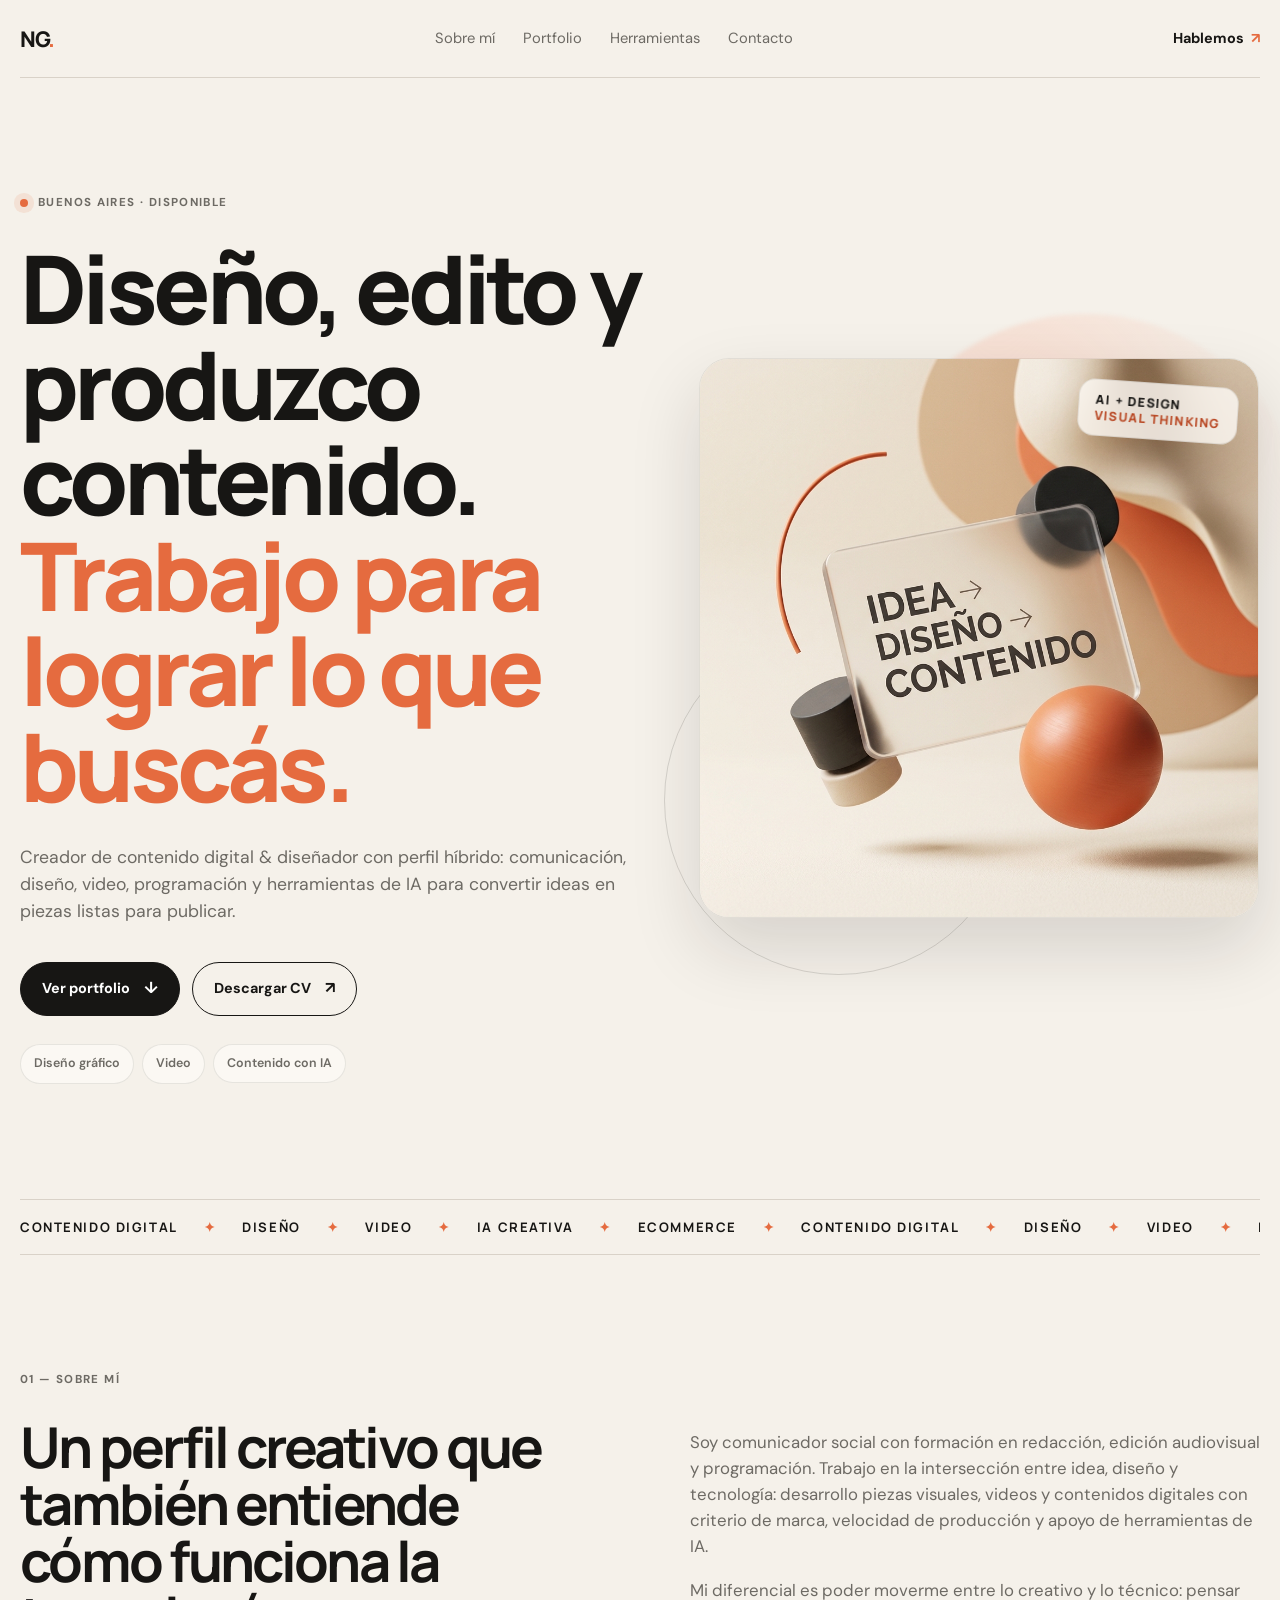
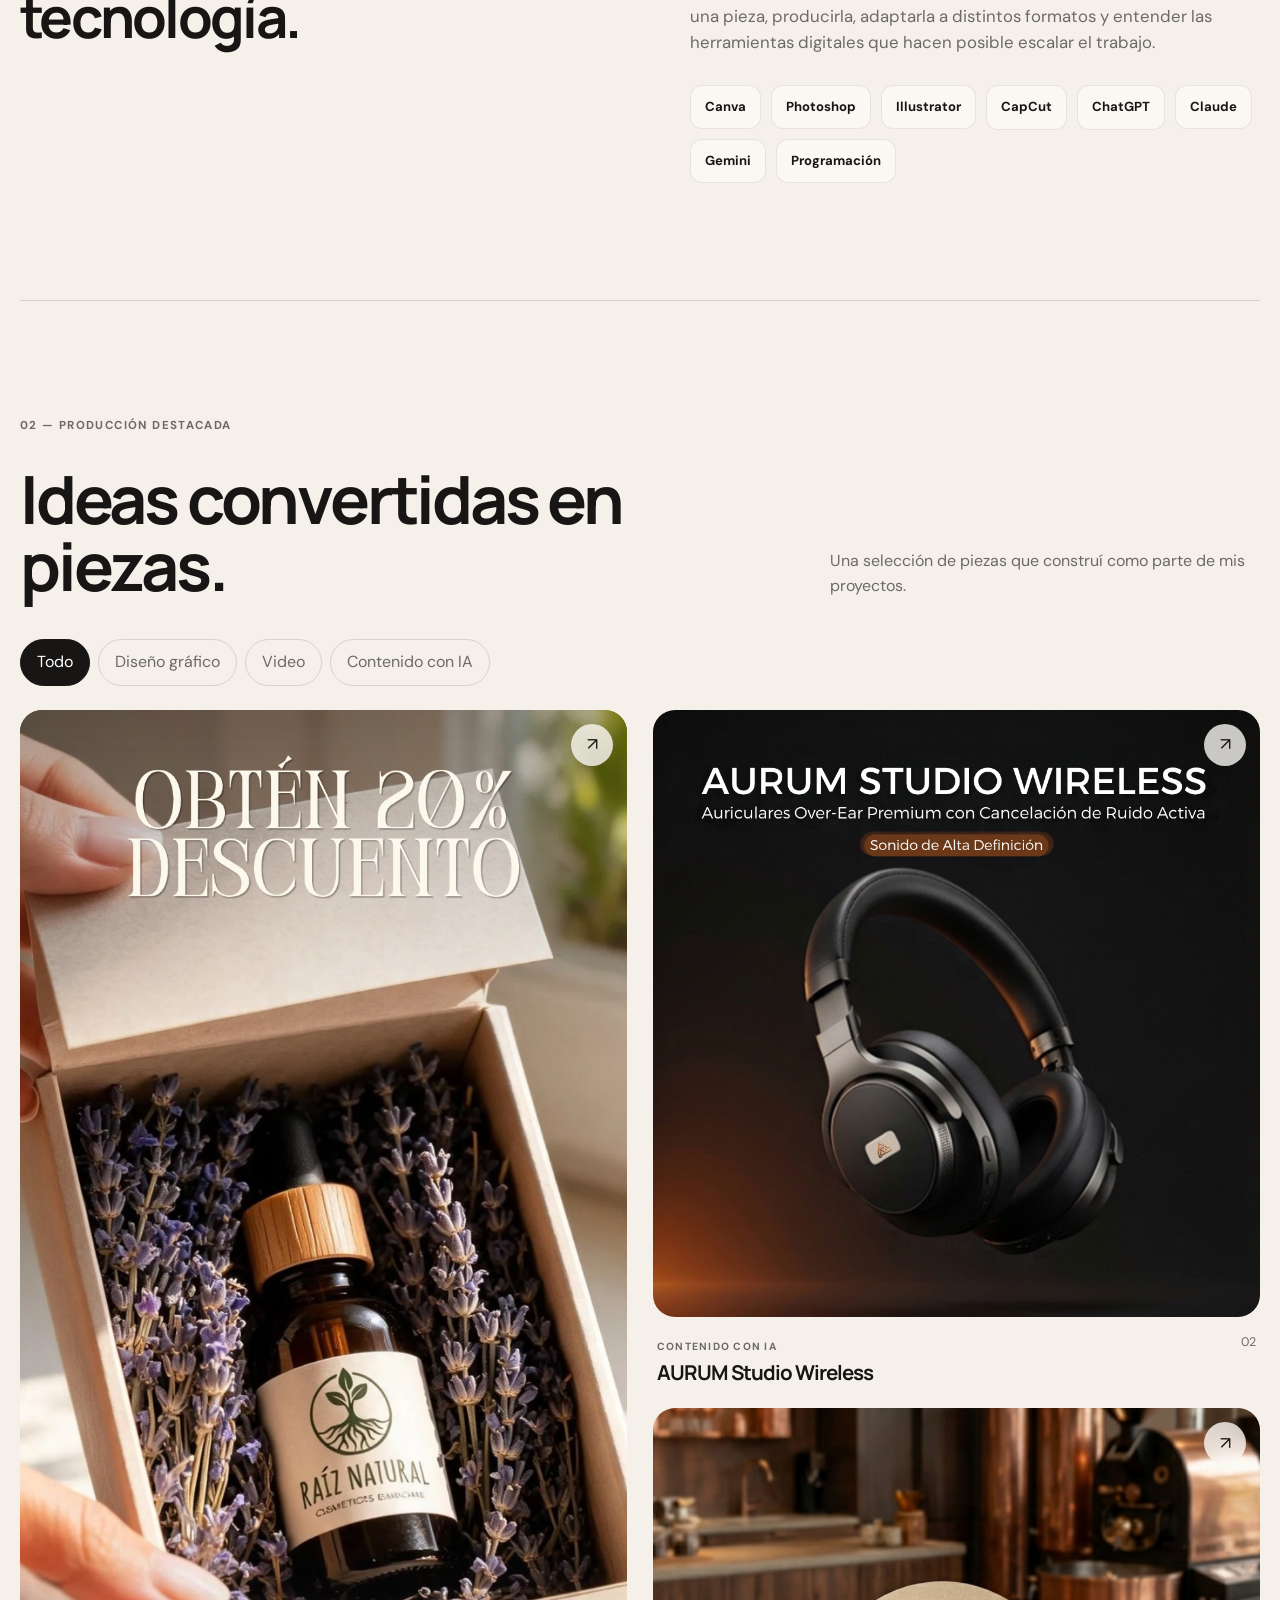
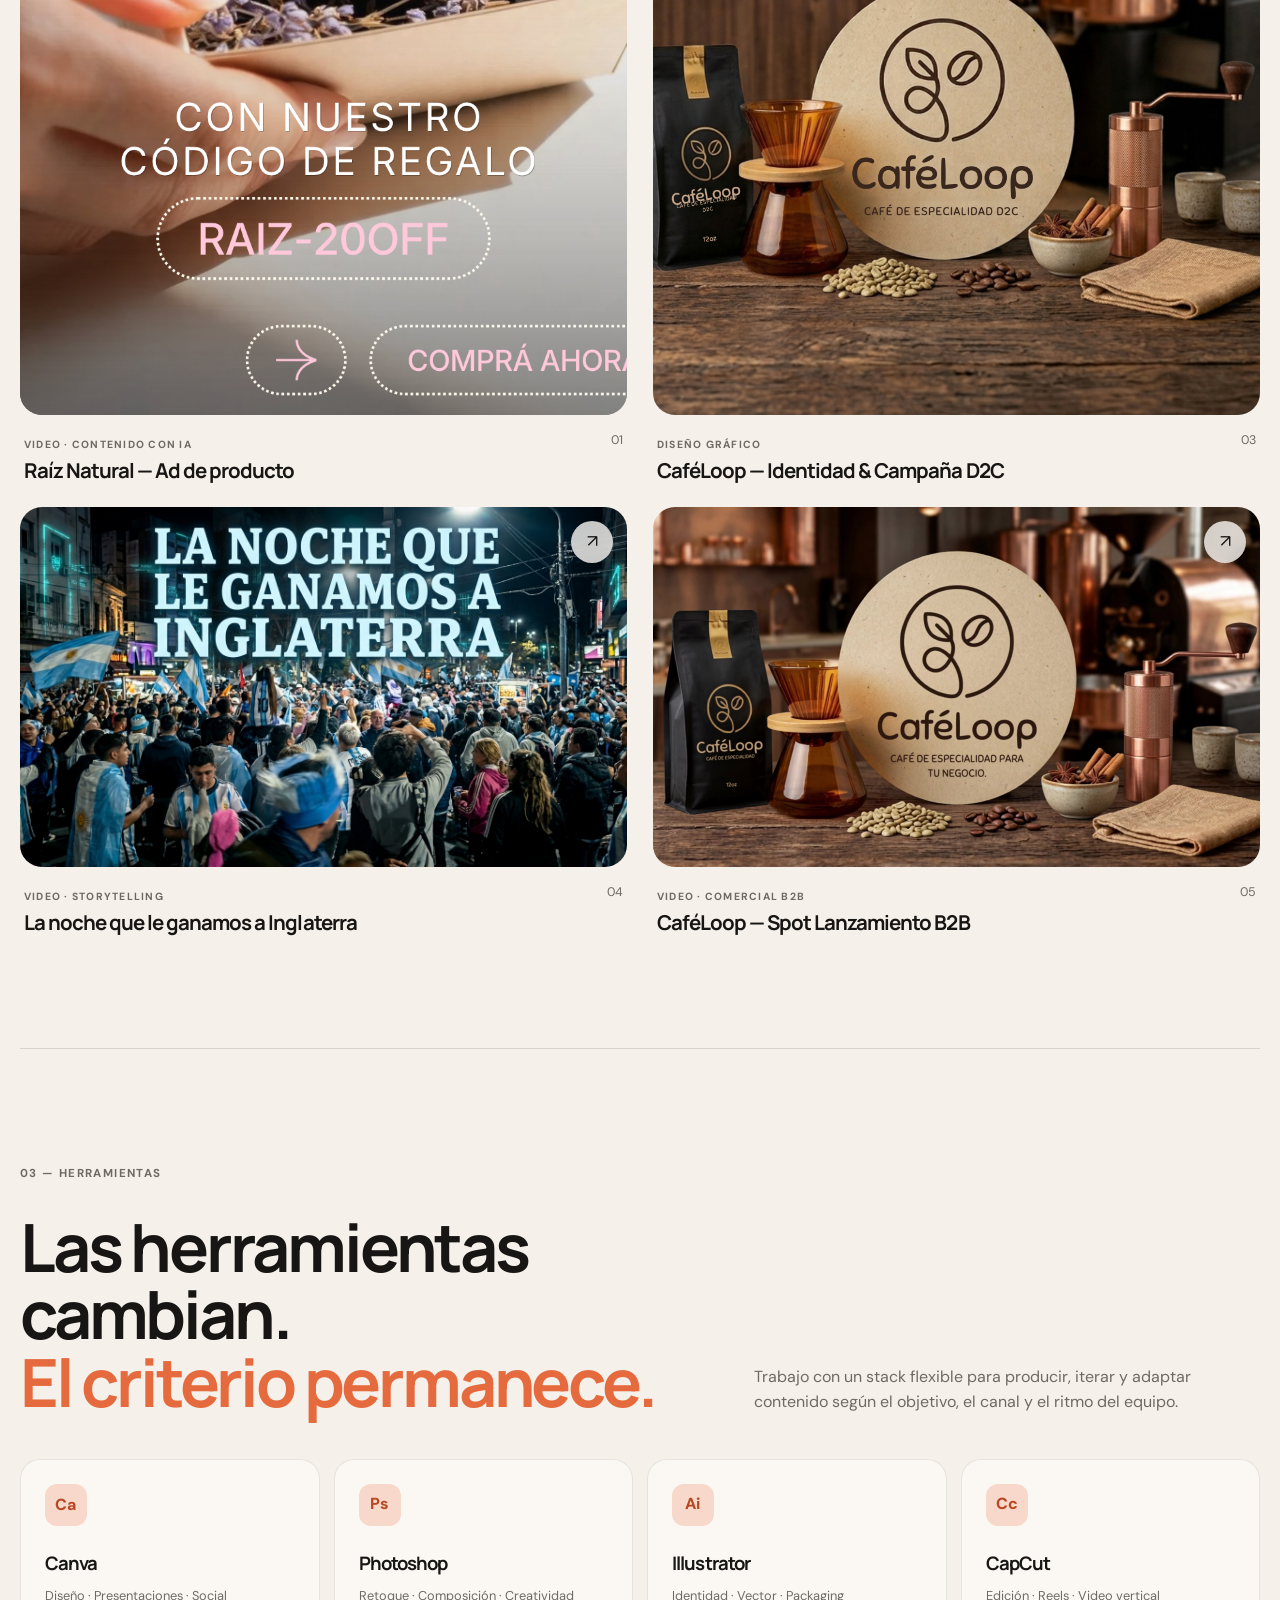
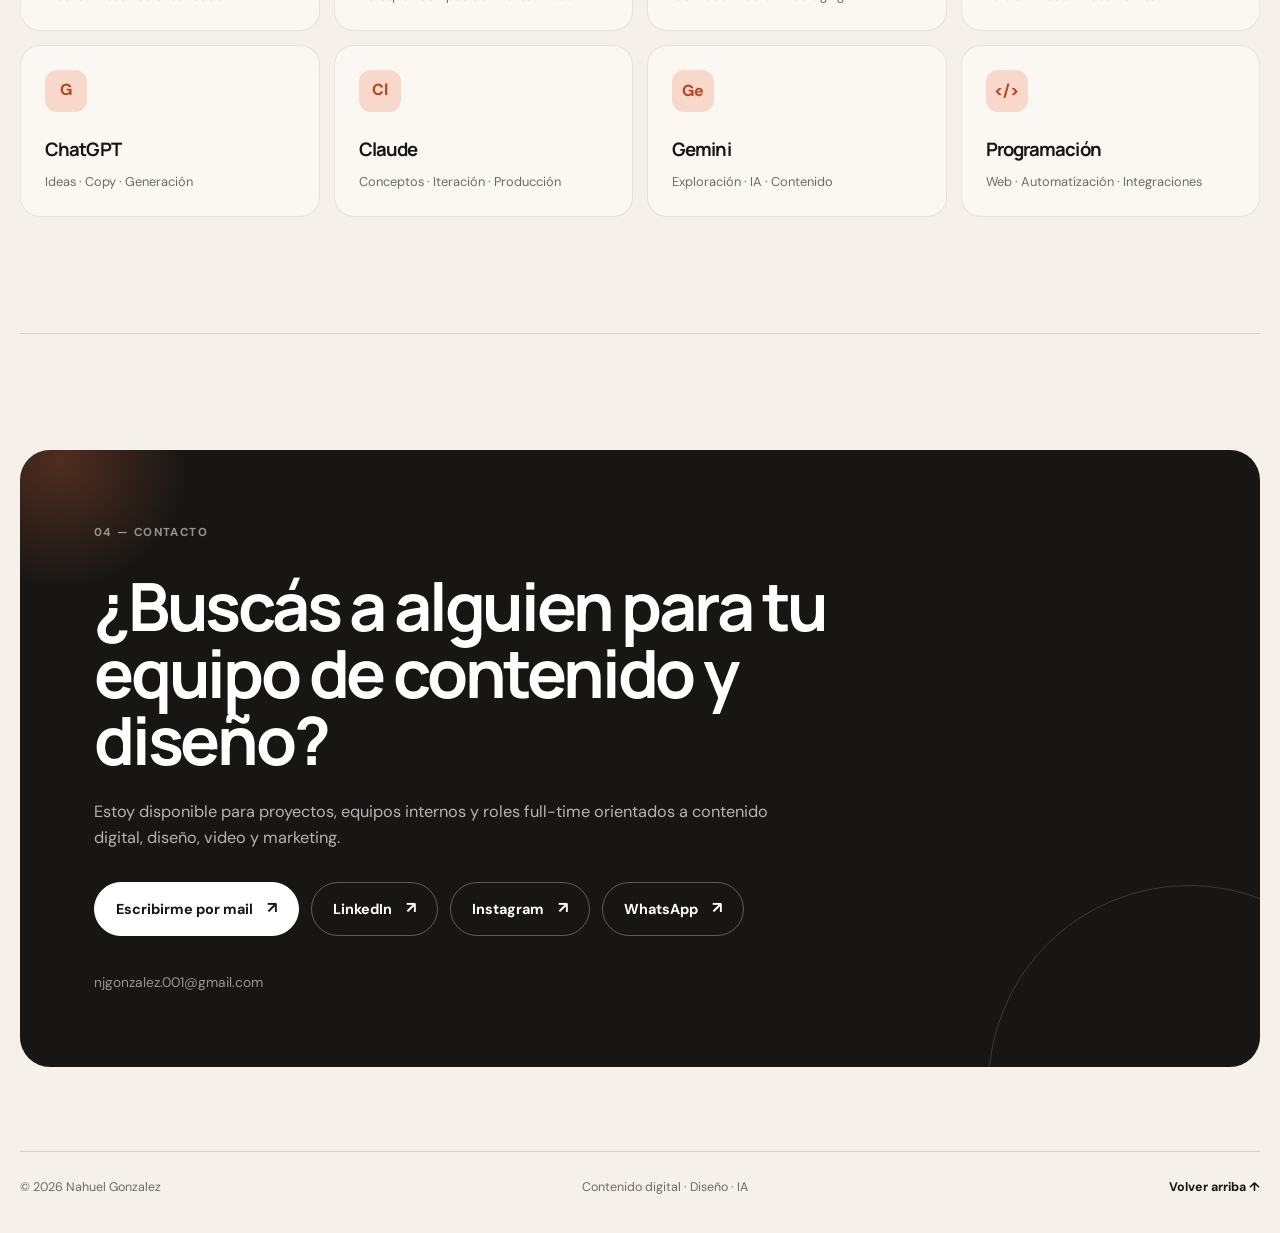
==== index.html @ fd0214d6 "Actualizo portfolio con CafeLoop B2B" ====
<!DOCTYPE html>
<html lang="es">

<head>
  <meta charset="UTF-8" />
  <meta name="viewport" content="width=device-width, initial-scale=1.0" />
  <meta name="description" content="Portfolio de Nahuel Gonzalez — creador de contenido digital y diseñador." />
  <meta name="theme-color" content="#f5f1ea" />
  <title>Nahuel Gonzalez — Contenido digital & diseño</title>

  <!-- Favicon -->
  <link rel="icon" href="/assets/icons/favicon.ico" sizes="any">
  <link rel="icon" href="/assets/icons/favicon-32.png" type="image/png" sizes="32x32">
  <link rel="icon" href="/assets/icons/favicon-16.png" type="image/png" sizes="16x16">
  <link rel="apple-touch-icon" href="/assets/icons/apple-touch-icon.png">

  <!-- Vista previa al compartir el link (WhatsApp, LinkedIn, Slack, etc.) -->
  <meta property="og:type" content="website">
  <meta property="og:title" content="Nahuel Gonzalez — Contenido digital & diseño">
  <meta property="og:description" content="Diseño, edito y produzco contenido. Trabajo para lograr lo que buscás.">
  <meta property="og:image" content="https://nahuegnz.vercel.app/assets/icons/og-image.png">
  <meta property="og:url" content="https://nahuegnz.vercel.app/">

  <!-- Twitter/X también usa esto -->
  <meta name="twitter:card" content="summary_large_image">
  <meta name="twitter:title" content="Nahuel Gonzalez — Contenido digital & diseño">
  <meta name="twitter:description" content="Diseño, edito y produzco contenido. Trabajo para lograr lo que buscás.">
  <meta name="twitter:image" content="https://nahuegnz.vercel.app/assets/icons/og-image.png">

  <link rel="preconnect" href="https://fonts.googleapis.com">
  <link rel="preconnect" href="https://fonts.gstatic.com" crossorigin>
  <link
    href="https://fonts.googleapis.com/css2?family=DM+Sans:wght@400;500;600;700&family=Manrope:wght@500;600;700;800&display=swap"
    rel="stylesheet">
  <link rel="stylesheet" href="styles.css" />
</head>

<body>
  <div class="site-shell">
    <header class="topbar">
      <a class="brand" href="#inicio" aria-label="Inicio">NG<span>.</span></a>
      <nav class="nav" aria-label="Navegación principal">
        <a href="#sobre-mi">Sobre mí</a>
        <a href="#produccion">Portfolio</a>
        <a href="#herramientas">Herramientas</a>
        <a href="#contacto">Contacto</a>
      </nav>
      <a class="nav-cta" href="#contacto">Hablemos <span>↗</span></a>
    </header>

    <main>
      <section class="hero section" id="inicio">
        <div class="hero-copy reveal">
          <div class="eyebrow"><span class="dot"></span> Buenos Aires · Disponible </div>
          <h1>Diseño, edito y produzco contenido. <em>Trabajo para lograr lo que buscás.</em></h1>
          <p class="hero-lead">Creador de contenido digital & diseñador con perfil híbrido: comunicación, diseño, video,
            programación y herramientas de IA para convertir ideas en piezas listas para publicar.</p>
          <div class="hero-actions">
            <a class="btn btn-primary" href="#produccion">Ver portfolio <span>↓</span></a>
            <a class="btn btn-secondary" href="./CV-Nahuel-Gonzalez.pdf" download>Descargar CV <span>↗</span></a>
          </div>
          <div class="hero-meta">
            <span>Diseño gráfico</span><span>Video</span><span>Contenido con IA</span>
          </div>
        </div>
        <div class="hero-art reveal">
          <div class="hero-blob" aria-hidden="true"></div>
          <div class="hero-ring" aria-hidden="true"></div>
          <div class="hero-frame">
            <img src="assets/images/hero-3d.png" alt="Composición 3D que representa el proceso creativo: de la idea al diseño y al contenido" loading="eager">
          </div>
          <div class="hero-chip" aria-hidden="true">AI + DESIGN<br><span>VISUAL THINKING</span></div>
        </div>
      </section>

      <section class="marquee-wrap" aria-label="Especialidades">
        <div class="marquee">
          <span>CONTENIDO DIGITAL</span><b>✦</b><span>DISEÑO</span><b>✦</b><span>VIDEO</span><b>✦</b><span>IA
            CREATIVA</span><b>✦</b><span>ECOMMERCE</span><b>✦</b>
          <span>CONTENIDO DIGITAL</span><b>✦</b><span>DISEÑO</span><b>✦</b><span>VIDEO</span><b>✦</b><span>IA
            CREATIVA</span><b>✦</b><span>ECOMMERCE</span><b>✦</b>
        </div>
      </section>

      <section class="section about" id="sobre-mi">
        <div class="section-label reveal">01 — Sobre mí</div>
        <div class="about-grid">
          <div class="about-intro reveal">
            <h2>Un perfil creativo que también entiende cómo funciona la tecnología.</h2>
          </div>
          <div class="about-copy reveal">
            <p>Soy comunicador social con formación en redacción, edición audiovisual y programación. Trabajo en la
              intersección entre idea, diseño y tecnología: desarrollo piezas visuales, videos y contenidos digitales
              con criterio de marca, velocidad de producción y apoyo de herramientas de IA.</p>
            <p>Mi diferencial es poder moverme entre lo creativo y lo técnico: pensar una pieza, producirla, adaptarla a
              distintos formatos y entender las herramientas digitales que hacen posible escalar el trabajo.</p>
            <div class="skill-list" aria-label="Herramientas principales">
              <span>Canva</span><span>Photoshop</span><span>Illustrator</span><span>CapCut</span><span>ChatGPT</span><span>Claude</span><span>Gemini</span><span>Programación</span>
            </div>
          </div>
        </div>
      </section>

      <section class="section portfolio" id="produccion">
        <div class="section-head reveal">
          <div>
            <div class="section-label">02 — Producción destacada</div>
            <h2>Ideas convertidas en piezas.</h2>
          </div>
          <p>Una selección de piezas que construí como parte de mis proyectos.</p>
        </div>

        <div class="filters reveal" role="tablist" aria-label="Filtros de portfolio">
          <button class="filter active" data-filter="all">Todo</button>
          <button class="filter" data-filter="diseno">Diseño gráfico</button>
          <button class="filter" data-filter="video">Video</button>
          <button class="filter" data-filter="ia">Contenido con IA</button>
        </div>

        <div class="portfolio-grid" id="portfolioGrid">
          <article class="project-card card-left reveal" data-category="video">
            <a href="#" class="project-media" data-case="raiz-natural"
              style="background-image:url('assets/images/PIEZA-08-poster.png');background-size:cover;background-position:center;">
              <img src="assets/images/PIEZA-08-poster.png" alt="Raíz Natural — Ad de producto" loading="lazy">
              <span class="project-arrow">↗</span>
            </a>
            <div class="project-info">
              <div><span class="project-cat">Video · Contenido con IA</span>
                <h3>Raíz Natural — Ad de producto</h3>
              </div><span class="project-num">01</span>
            </div>
          </article>

          <article class="project-card reveal" data-category="ia">
            <a href="#" class="project-media" data-case="aurum-studio">
              <img src="assets/images/produccion/aurum-studio/01-hero.png" alt="AURUM Studio Wireless — hero"
                loading="lazy">
              <span class="project-arrow">↗</span>
            </a>
            <div class="project-info">
              <div><span class="project-cat">Contenido con IA</span>
                <h3>AURUM Studio Wireless</h3>
              </div><span class="project-num">02</span>
            </div>
          </article>

          <article class="project-card reveal" data-category="diseno">
            <a href="#" class="project-media" data-case="cafeloop">
              <img src="assets/images/produccion/cafeloop/06-identidad-marca.png" alt="CaféLoop — Identidad de marca"
                loading="lazy">
              <span class="project-arrow">↗</span>
            </a>
            <div class="project-info">
              <div><span class="project-cat">Diseño gráfico</span>
                <h3>CaféLoop — Identidad & Campaña D2C</h3>
              </div><span class="project-num">03</span>
            </div>

          </article>

          <article class="project-card reveal" data-category="video">
            <a href="#" class="project-media" data-case="inglaterra"
              style="background-image:url('assets/images/PIEZA-09-poster.jpg');background-size:cover;background-position:center;">
              <img src="assets/images/PIEZA-09-poster.jpg" alt="La noche que le ganamos a Inglaterra" loading="lazy">
              <span class="project-arrow">↗</span>
            </a>
            <div class="project-info">
              <div><span class="project-cat">Video · Storytelling</span>
                <h3>La noche que le ganamos a Inglaterra</h3>
              </div><span class="project-num">04</span>
            </div>
          </article>

          <!-- Nueva Tarjeta: CaféLoop B2B -->
          <article class="project-card reveal" data-category="video">
            <a href="#" class="project-media" data-case="cafeloop-b2b"
              style="background-image:url('assets/images/PIEZA-10-poster.jpg');background-size:cover;background-position:center;">
              <img src="assets/images/PIEZA-10-poster.jpg" alt="CaféLoop — Spot Lanzamiento B2B" loading="lazy">
              <span class="project-arrow">↗</span>
            </a>
            <div class="project-info">
              <div><span class="project-cat">Video · Comercial B2B</span>
                <h3>CaféLoop — Spot Lanzamiento B2B</h3>
              </div><span class="project-num">05</span>
            </div>
          </article>
        </div>
      </section>

      <section class="section tools" id="herramientas">
        <div class="section-label reveal">03 — Herramientas</div>
        <div class="tools-head reveal">
          <h2>Las herramientas cambian.<br><em>El criterio permanece.</em></h2>
          <p>Trabajo con un stack flexible para producir, iterar y adaptar contenido según el objetivo, el canal y el
            ritmo del equipo.</p>
        </div>
        <div class="tools-grid">
          <div class="tool-card reveal"><span class="tool-mark">Ca</span>
            <h3>Canva</h3>
            <p>Diseño · Presentaciones · Social</p>
          </div>
          <div class="tool-card reveal"><span class="tool-mark">Ps</span>
            <h3>Photoshop</h3>
            <p>Retoque · Composición · Creatividad</p>
          </div>
          <div class="tool-card reveal"><span class="tool-mark">Ai</span>
            <h3>Illustrator</h3>
            <p>Identidad · Vector · Packaging</p>
          </div>
          <div class="tool-card reveal"><span class="tool-mark">Cc</span>
            <h3>CapCut</h3>
            <p>Edición · Reels · Video vertical</p>
          </div>
          <div class="tool-card reveal"><span class="tool-mark">G</span>
            <h3>ChatGPT</h3>
            <p>Ideas · Copy · Generación</p>
          </div>
          <div class="tool-card reveal"><span class="tool-mark">Cl</span>
            <h3>Claude</h3>
            <p>Conceptos · Iteración · Producción</p>
          </div>
          <div class="tool-card reveal"><span class="tool-mark">Ge</span>
            <h3>Gemini</h3>
            <p>Exploración · IA · Contenido</p>
          </div>
          <div class="tool-card reveal"><span class="tool-mark">&lt;/&gt;</span>
            <h3>Programación</h3>
            <p>Web · Automatización · Integraciones</p>
          </div>
        </div>
      </section>

      <section class="section contact" id="contacto">
        <div class="contact-panel reveal">
          <div class="section-label">04 — Contacto</div>
          <h2>¿Buscás a alguien para tu equipo de contenido y diseño?</h2>
          <p>Estoy disponible para proyectos, equipos internos y roles full-time orientados a contenido digital, diseño,
            video y marketing.</p>
          <div class="contact-actions">
            <a class="btn btn-primary" href="mailto:njgonzalez.001@gmail.com">Escribirme por mail <span>↗</span></a>
            <a class="btn btn-secondary" href="https://www.linkedin.com/in/nahuel-gonzalez-942a72429" target="_blank"
              rel="noreferrer">LinkedIn <span>↗</span></a>
            <a class="btn btn-secondary" href="https://www.instagram.com/nahuegnz/" target="_blank"
              rel="noreferrer">Instagram <span>↗</span></a>
            <a class="btn btn-secondary" href="https://wa.me/5491155706204" target="_blank" rel="noreferrer">WhatsApp
              <span>↗</span></a>
          </div>
          <div class="contact-email">njgonzalez.001@gmail.com</div>
        </div>
      </section>
    </main>

    <footer class="footer">
      <span>© <span id="year"></span> Nahuel Gonzalez</span>
      <span>Contenido digital · Diseño · IA</span>
      <a href="#inicio">Volver arriba ↑</a>
    </footer>
  </div>

  <div class="video-modal" id="videoModal" aria-hidden="true" role="dialog" aria-modal="true">
    <div class="video-modal-backdrop" data-close-video></div>
    <div class="video-modal-card">
      <button class="close-modal" type="button" data-close-video aria-label="Cerrar">×</button>
      <video id="modalVideo" controls playsinline></video>
      <p id="videoFallback">Si el archivo todavía no fue cargado, reemplazalo dentro de <code>assets/video/</code>.</p>
    </div>
  </div>
  <div class="case-modal" id="caseModal" aria-hidden="true" role="dialog" aria-modal="true">
    <div class="case-modal-backdrop" data-close-case></div>
    <div class="case-modal-card">
      <button class="close-modal" type="button" data-close-case aria-label="Cerrar">×</button>
      <div class="case-modal-body">
        <div class="case-modal-head">
          <span class="case-modal-tag" id="caseTag"></span>
          <h3 id="caseTitle"></h3>
          <p class="case-modal-role" id="caseRole"></p>
        </div>
        <div class="case-modal-gallery" id="caseGallery"></div>
        <div class="case-modal-text" id="caseText"></div>
      </div>
    </div>
  </div>
  <script src="script.js"></script>
</body>

</html>
---- styles.css ----
:root {
  --bg: #f5f1ea;
  --surface: #fffdf9;
  --ink: #171614;
  --muted: #6d6a64;
  --line: #d9d2c8;
  --accent: #e56b3f;
  --accent-dark: #b84723;
  --soft-accent: #f7d8ca;
  --glass-bg: rgba(255, 253, 249, .55);
  --glass-bg-strong: rgba(255, 253, 249, .78);
  --glass-border: rgba(23, 22, 20, .09);
  --radius: 22px;
  --radius-lg: 30px;
  --shadow: 0 18px 50px rgba(38, 31, 24, .08);
  --shadow-lg: 0 30px 70px rgba(30, 24, 18, .14);
}

* { box-sizing: border-box; }
html { scroll-behavior: smooth; }
body {
  margin: 0;
  background: var(--bg);
  color: var(--ink);
  font-family: "DM Sans", system-ui, sans-serif;
  line-height: 1.55;
}
a { color: inherit; text-decoration: none; }
button { font: inherit; }
:focus-visible { outline: 2px solid var(--accent-dark); outline-offset: 3px; }
.site-shell { width: min(1240px, calc(100% - 32px)); margin: 0 auto; }

/* Topbar */
.topbar {
  min-height: 78px; display: grid; grid-template-columns: auto 1fr auto; align-items: center;
  gap: 30px; border-bottom: 1px solid var(--line);
}
.brand { font: 800 1.35rem/1 "Manrope", sans-serif; letter-spacing: -.06em; }
.brand span { color: var(--accent); }
.nav { display: flex; justify-content: center; gap: 28px; }
.nav a { color: var(--muted); font-size: .92rem; transition: color .2s ease; }
.nav a:hover { color: var(--ink); }
.nav-cta { font-size: .9rem; font-weight: 700; }
.nav-cta span { color: var(--accent); margin-left: 4px; }

.section { padding: 116px 0; }

/* Hero */
.hero { min-height: 720px; display: grid; grid-template-columns: 1.05fr .95fr; gap: 56px; align-items: center; }
.eyebrow, .section-label, .project-cat, .card-kicker {
  text-transform: uppercase; letter-spacing: .12em; font-size: .72rem; font-weight: 700;
}
.eyebrow { display: flex; align-items: center; gap: 10px; margin-bottom: 28px; color: var(--muted); }
.dot { width: 8px; height: 8px; border-radius: 50%; background: var(--accent); box-shadow: 0 0 0 6px rgba(229,107,63,.12); }
h1, h2, h3 { font-family: "Manrope", sans-serif; line-height: 1.01; letter-spacing: -.048em; margin: 0; }
h1 { max-width: 800px; font-size: clamp(3.4rem, 7.4vw, 6.6rem); font-weight: 800; }
h1 em, .tools-head em { color: var(--accent); font-style: normal; }
.hero-lead { max-width: 640px; margin: 30px 0 36px; color: var(--muted); font-size: 1.1rem; }
.hero-actions, .contact-actions { display: flex; flex-wrap: wrap; gap: 12px; }
.btn { min-height: 54px; padding: 0 21px; border-radius: 999px; display: inline-flex; align-items: center; justify-content: center; gap: 14px; border: 1px solid var(--ink); font-weight: 700; font-size: .9rem; transition: transform .2s ease, box-shadow .2s ease, background .2s ease; }
.btn span { font-size: 1rem; }
.btn:hover { transform: translateY(-2px); box-shadow: 0 10px 24px rgba(20,17,14,.08); }
.btn-primary { background: var(--ink); color: #fff; }
.btn-secondary { background: transparent; }
.hero-meta { display: flex; flex-wrap: wrap; gap: 8px; margin-top: 28px; }
.hero-meta span { padding: 9px 13px; border: 1px solid var(--glass-border); background: var(--glass-bg); backdrop-filter: blur(6px); border-radius: 999px; color: var(--muted); font-size: .78rem; font-weight: 600; }

/* Hero visual: real 3D asset in a signature glass-frame */
.hero-art { position: relative; min-height: 580px; display: flex; align-items: center; justify-content: center; }
.hero-blob { position: absolute; width: 78%; aspect-ratio: 1; border-radius: 50%; background: radial-gradient(circle at 30% 30%, var(--soft-accent), transparent 70%); filter: blur(2px); right: -8%; top: -6%; z-index: 0; }
.hero-ring { position: absolute; width: 62%; aspect-ratio: 1; border-radius: 50%; border: 1px solid rgba(23,22,20,.14); left: -6%; bottom: -8%; z-index: 0; }
.hero-frame {
  position: relative; z-index: 1; width: 100%; max-width: 560px; aspect-ratio: 1;
  border-radius: var(--radius-lg); overflow: hidden; box-shadow: var(--shadow-lg);
  border: 1px solid var(--glass-border);
}
.hero-frame img { width: 100%; height: 100%; object-fit: cover; display: block; }
.hero-chip {
  position: absolute; z-index: 2; right: 4%; top: 6%; font: 800 .78rem/1.25 "Manrope"; letter-spacing: .1em;
  background: var(--glass-bg-strong); backdrop-filter: blur(10px); border: 1px solid var(--glass-border);
  padding: 12px 16px; border-radius: 16px; box-shadow: var(--shadow); transform: rotate(4deg);
}
.hero-chip span { color: var(--accent-dark); }

.marquee-wrap { overflow: hidden; border-top: 1px solid var(--line); border-bottom: 1px solid var(--line); padding: 18px 0; }
.marquee { display: flex; align-items: center; gap: 26px; width: max-content; animation: marquee 26s linear infinite; font: 700 .82rem "Manrope", sans-serif; letter-spacing: .12em; }
.marquee b { color: var(--accent); }
@keyframes marquee { to { transform: translateX(-50%); } }

.section-label { color: var(--muted); margin-bottom: 30px; }

/* About */
.about-grid { display: grid; grid-template-columns: 1fr 1fr; gap: 100px; }
.about-intro h2 { font-size: clamp(2.3rem, 4.4vw, 4.4rem); max-width: 580px; }
.about-copy { padding-top: 10px; max-width: 610px; }
.about-copy p { color: var(--muted); margin: 0 0 18px; font-size: 1.05rem; }
.skill-list { display: flex; flex-wrap: wrap; gap: 10px; margin-top: 30px; }
.skill-list span {
  padding: 11px 14px; border-radius: 12px; background: var(--glass-bg); backdrop-filter: blur(8px);
  border: 1px solid var(--glass-border); font-size: .82rem; font-weight: 700;
}

/* Portfolio */
.portfolio { border-top: 1px solid var(--line); }
.section-head { display: flex; justify-content: space-between; gap: 40px; align-items: end; margin-bottom: 40px; }
.section-head h2, .tools-head h2, .contact-panel h2 { font-size: clamp(2.5rem, 5.2vw, 4.7rem); }
.section-head p { max-width: 430px; color: var(--muted); margin: 0; }
.filters { display: flex; flex-wrap: wrap; gap: 8px; margin-bottom: 24px; }
.filter { border: 1px solid var(--line); background: transparent; border-radius: 999px; padding: 10px 16px; color: var(--muted); cursor: pointer; transition: background .2s ease, color .2s ease, border-color .2s ease; }
.filter:hover, .filter.active { background: var(--ink); color: #fff; border-color: var(--ink); }
.portfolio-grid { display: grid; grid-template-columns: repeat(2, minmax(0,1fr)); gap: 26px; align-items: stretch; }
.project-card { min-width: 0; }
.project-card.card-left { grid-row: span 2; display: flex; flex-direction: column; }
.project-card.card-left .project-media { flex: 1; min-height: 0; }
.project-card[hidden] { display: none; }
.project-media {
  display: grid; place-items: center; position: relative; min-height: 360px; overflow: hidden;
  border-radius: var(--radius); background: #e7ded2; border: 1px dashed #bcb2a5;
}
.project-media:not(.placeholder) { border: none; background: #111; cursor: pointer; }
.project-media img { width: 100%; height: 100%; object-fit: cover; display: block; transition: transform .5s ease; }
.project-media:not(.placeholder):hover img { transform: scale(1.045); }
.placeholder::after { content: "REEMPLAZAR CON PIEZA REAL"; position: absolute; right: 16px; bottom: 15px; font-size: .65rem; letter-spacing: .1em; font-weight: 800; color: #726b62; }
.placeholder-code { max-width: 85%; text-align: center; padding: 16px; color: #655e56; font: 800 clamp(.82rem, 1.4vw, 1.1rem)/1.3 "Manrope", sans-serif; }
.project-arrow {
  position: absolute; top: 14px; right: 14px; width: 42px; height: 42px; display: grid; place-items: center;
  border-radius: 50%; background: var(--glass-bg-strong); backdrop-filter: blur(8px); font-size: 1.1rem;
  transition: transform .25s ease;
}
.project-media:hover .project-arrow { transform: rotate(45deg); }
.video-placeholder .play-btn { width: 76px; height: 76px; border: 0; border-radius: 50%; background: var(--ink); color: #fff; cursor: pointer; box-shadow: 0 14px 35px rgba(0,0,0,.14); }
.project-info { display: flex; justify-content: space-between; gap: 16px; padding: 16px 4px 0; }
.project-cat { color: var(--muted); font-size: .65rem; }
.project-info h3 { font-size: 1.28rem; margin-top: 4px; }
.project-num { color: var(--muted); font-size: .78rem; }

/* Tools */
.tools { border-top: 1px solid var(--line); }
.tools-head { display: grid; grid-template-columns: 1.15fr .85fr; gap: 50px; align-items: end; margin-bottom: 44px; }
.tools-head p { color: var(--muted); margin: 0; max-width: 500px; }
.tools-grid { display: grid; grid-template-columns: repeat(4, minmax(0,1fr)); gap: 14px; }
.tool-card {
  background: var(--glass-bg); backdrop-filter: blur(10px); border: 1px solid var(--glass-border);
  border-radius: 20px; padding: 24px; min-height: 172px; display: flex; flex-direction: column; justify-content: space-between;
  transition: transform .25s ease, box-shadow .25s ease, background .25s ease;
}
.tool-card:hover { transform: translateY(-5px); box-shadow: var(--shadow); background: var(--glass-bg-strong); }
.tool-mark { width: 42px; height: 42px; border-radius: 12px; background: var(--soft-accent); color: var(--accent-dark); display: grid; place-items: center; font-weight: 800; }
.tool-card h3 { font-size: 1.16rem; margin-top: 18px; }
.tool-card p { color: var(--muted); margin: 3px 0 0; font-size: .8rem; }

/* Contact */
.contact { border-top: 1px solid var(--line); padding-bottom: 84px; }
.contact-panel { border-radius: var(--radius-lg); background: var(--ink); color: #fff; padding: clamp(30px, 6vw, 74px); position: relative; overflow: hidden; }
.contact-panel::after { content: ""; position: absolute; width: 400px; height: 400px; right: -130px; bottom: -220px; border-radius: 50%; border: 1px solid rgba(255,255,255,.15); }
.contact-panel::before { content: ""; position: absolute; width: 260px; height: 260px; left: -90px; top: -120px; border-radius: 50%; background: radial-gradient(circle, rgba(229,107,63,.28), transparent 70%); }
.contact-panel .section-label { color: rgba(255,255,255,.55); }
.contact-panel h2 { max-width: 880px; }
.contact-panel p { max-width: 690px; color: rgba(255,255,255,.68); font-size: 1.02rem; margin: 26px 0 32px; }
.contact-panel .btn-primary { background: #fff; color: var(--ink); border-color: #fff; }
.contact-panel .btn-secondary { color: #fff; border-color: rgba(255,255,255,.3); }
.contact-email { margin-top: 36px; color: rgba(255,255,255,.55); font-size: .86rem; }

.footer { padding: 26px 0 36px; display: flex; justify-content: space-between; gap: 18px; color: var(--muted); border-top: 1px solid var(--line); font-size: .78rem; }
.footer a { color: var(--ink); font-weight: 700; }

.reveal { opacity: 0; transform: translateY(18px); transition: opacity .65s ease, transform .65s ease; }
.reveal.in { opacity: 1; transform: none; }

/* Video modal */
.video-modal { position: fixed; inset: 0; display: none; z-index: 20; }
.video-modal.open { display: grid; place-items: center; }
.video-modal-backdrop { position: absolute; inset: 0; background: rgba(0,0,0,.76); }
.video-modal-card { position: relative; width: min(940px, calc(100% - 32px)); background: var(--surface); border-radius: 22px; padding: 14px; z-index: 1; }
.video-modal-card video { display: block; width: 100%; max-height: 76vh; border-radius: 14px; background: #111; }
.close-modal { position: absolute; right: -10px; top: -10px; width: 42px; height: 42px; border: 1px solid #ddd; border-radius: 50%; background: #fff; cursor: pointer; font-size: 1.4rem; z-index: 2; }
#videoFallback { margin: 10px 4px 0; color: var(--muted); font-size: .8rem; }
[data-placeholder-link] { cursor: pointer; }

/* Case modal */
.case-modal { position: fixed; inset: 0; display: none; z-index: 20; }
.case-modal.open { display: grid; place-items: center; }
.case-modal-backdrop { position: absolute; inset: 0; background: rgba(0,0,0,.76); }
.case-modal-card { position: relative; width: min(760px, calc(100% - 32px)); max-height: 86vh; overflow-y: auto; background: var(--surface); border-radius: 22px; padding: 32px; z-index: 1; }
.case-modal-head { margin-bottom: 20px; }
.case-modal-tag { display: block; font: 700 .75rem/1.3 "Manrope", sans-serif; text-transform: uppercase; letter-spacing: .04em; color: var(--accent-dark); margin-bottom: 8px; }
.case-modal-role { color: var(--muted); margin-top: 4px; }
.case-modal-gallery { display: grid; grid-template-columns: 1fr 1fr; gap: 10px; margin-bottom: 24px; }
.case-modal-gallery img { width: 100%; border-radius: 12px; display: block; }
.case-modal-text h4 { margin: 20px 0 8px; font: 700 1rem/1.3 "Manrope", sans-serif; }
.case-modal-text p, .case-modal-text li { color: var(--muted); line-height: 1.55; }
.case-modal-text ul { padding-left: 20px; }
@media (max-width: 640px) { .case-modal-gallery { grid-template-columns: 1fr; } }

@media (max-width: 950px) {
  .nav { gap: 15px; }
  .hero { grid-template-columns: 1fr; padding-top: 80px; }
  .hero-art { min-height: 470px; }
  .about-grid, .tools-head { grid-template-columns: 1fr; gap: 40px; }
  .tools-grid { grid-template-columns: repeat(2, 1fr); }
}
@media (max-width: 700px) {
  .site-shell { width: min(100% - 22px, 1240px); }
  .topbar { grid-template-columns: auto auto; justify-content: space-between; }
  .nav { display: none; }
  .nav-cta { display: block; }
  .section { padding: 80px 0; }
  h1 { font-size: clamp(2.75rem, 15vw, 4.5rem); }
  .hero { min-height: auto; padding-top: 64px; }
  .hero-art { min-height: 380px; }
  .hero-frame { max-width: 420px; }
  .hero-chip { font-size: .65rem; padding: 9px 12px; right: 2%; }
  .section-head { display: block; }
  .section-head p { margin-top: 20px; }
  .portfolio-grid { grid-template-columns: 1fr; }
  .project-card.card-left { grid-row: auto; }
  .project-card.card-left .project-media { flex: none; min-height: 300px; }
  .project-media { min-height: 300px; }
  .tools-grid { grid-template-columns: 1fr 1fr; }
  .footer { flex-direction: column; }
}
@media (max-width: 480px) {
  .hero-actions .btn, .contact-actions .btn { width: 100%; }
  .tools-grid { grid-template-columns: 1fr; }
  .project-media { min-height: 260px; }
  .hero-frame { max-width: 320px; }
}
@media (prefers-reduced-motion: reduce) {
  html { scroll-behavior: auto; }
  .marquee { animation: none; }
  .reveal { opacity: 1; transform: none; transition: none; }
}
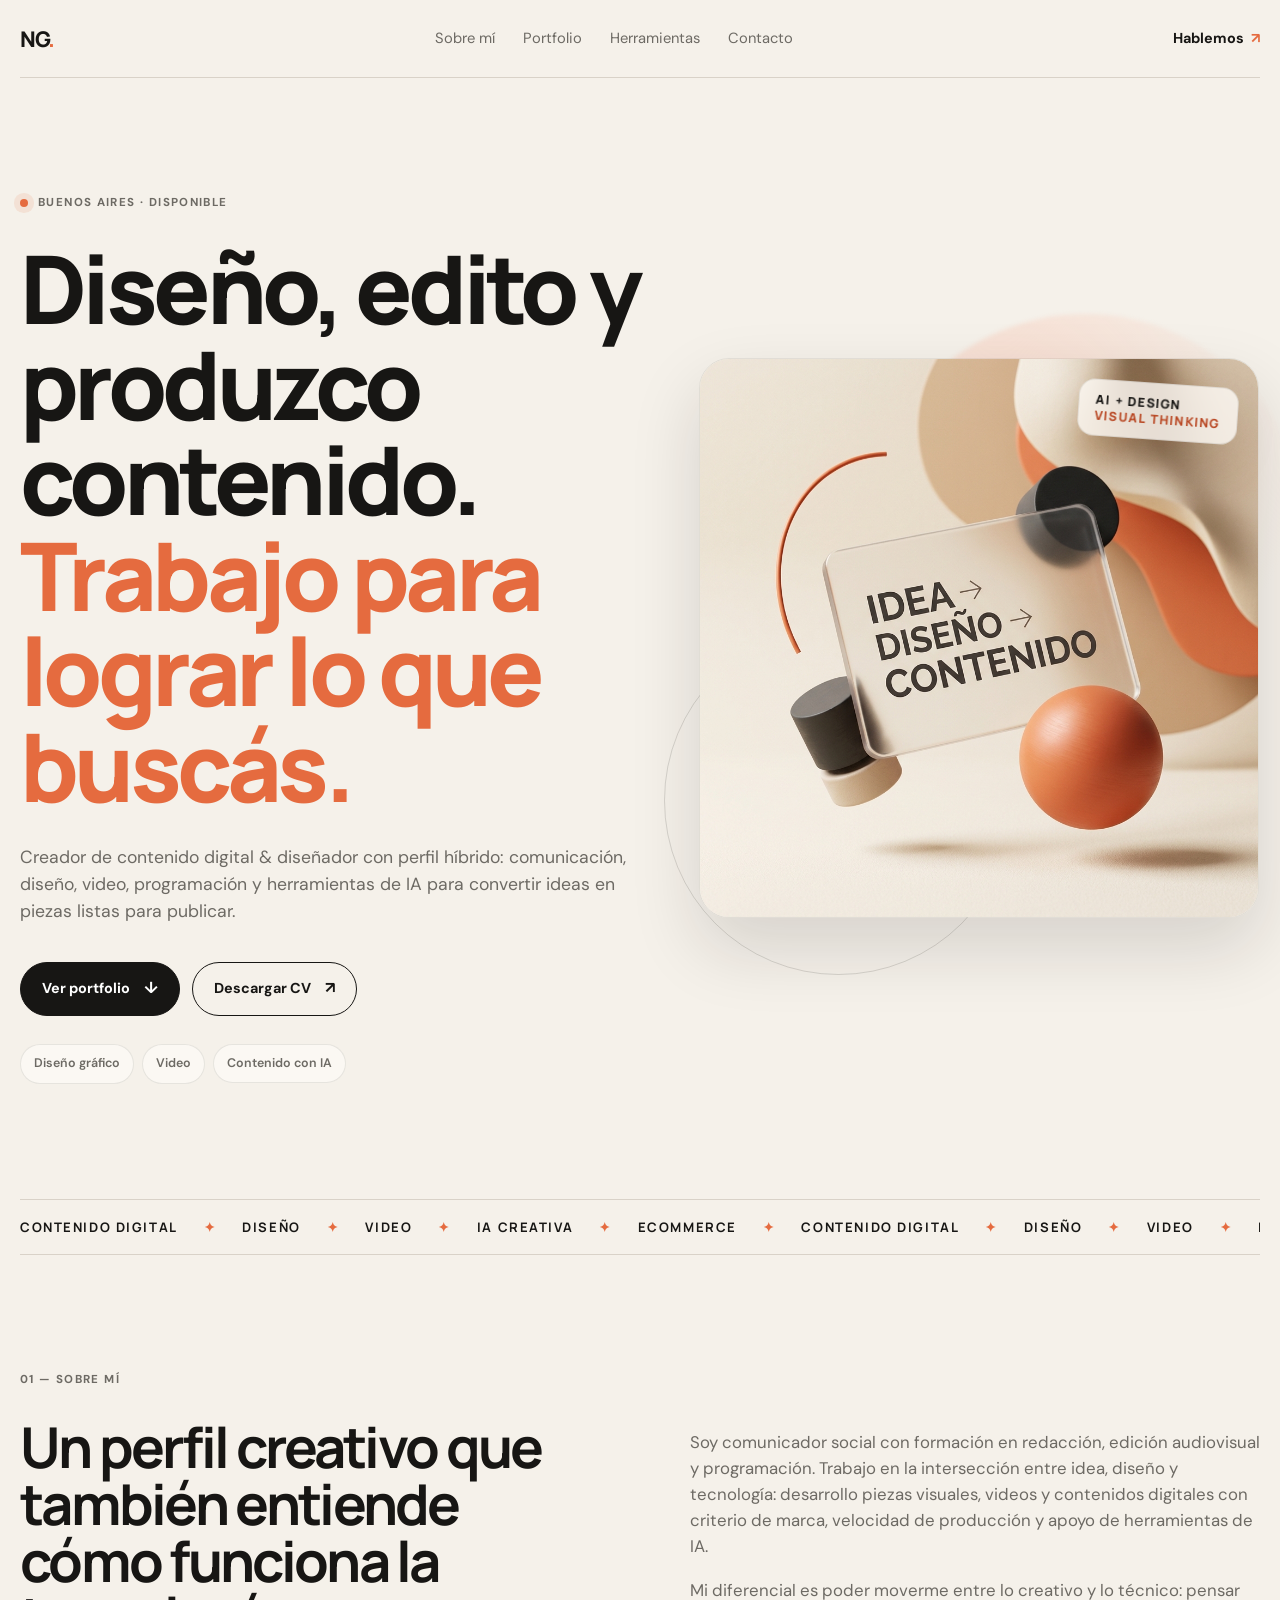
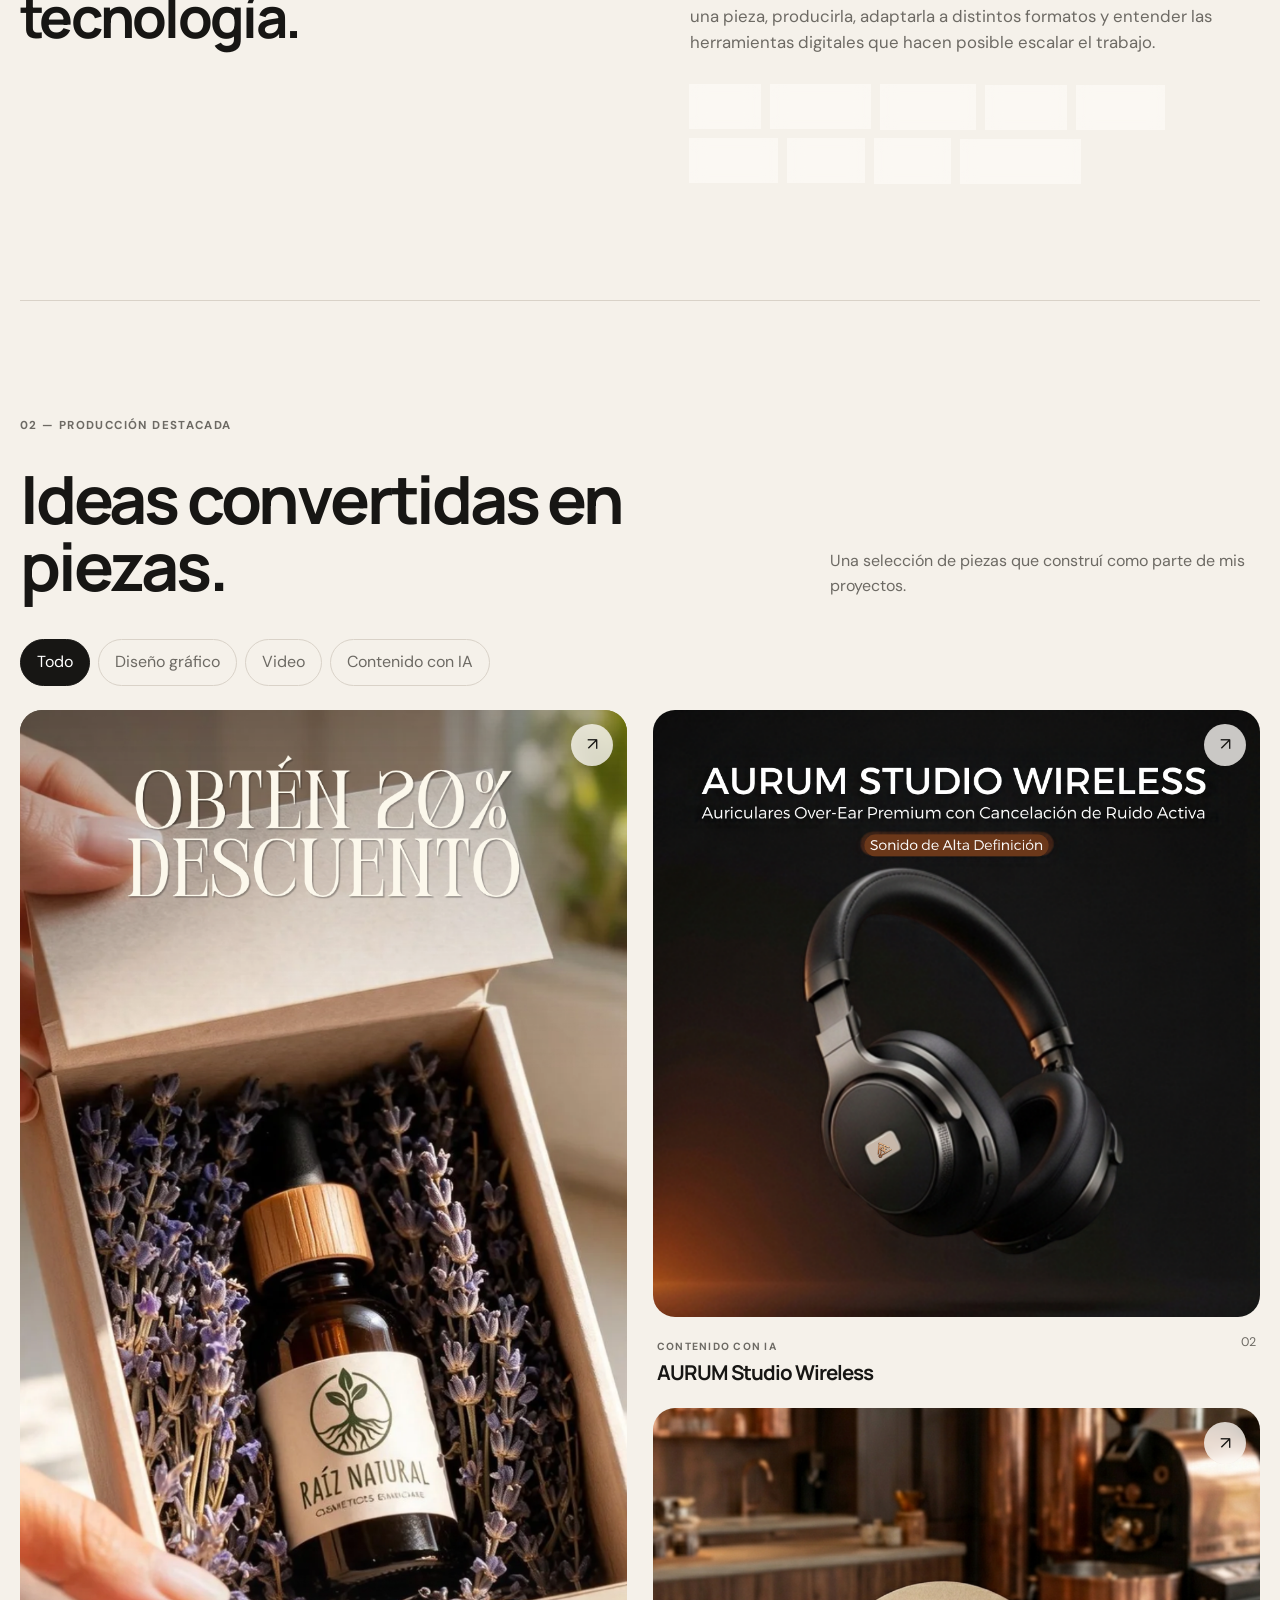
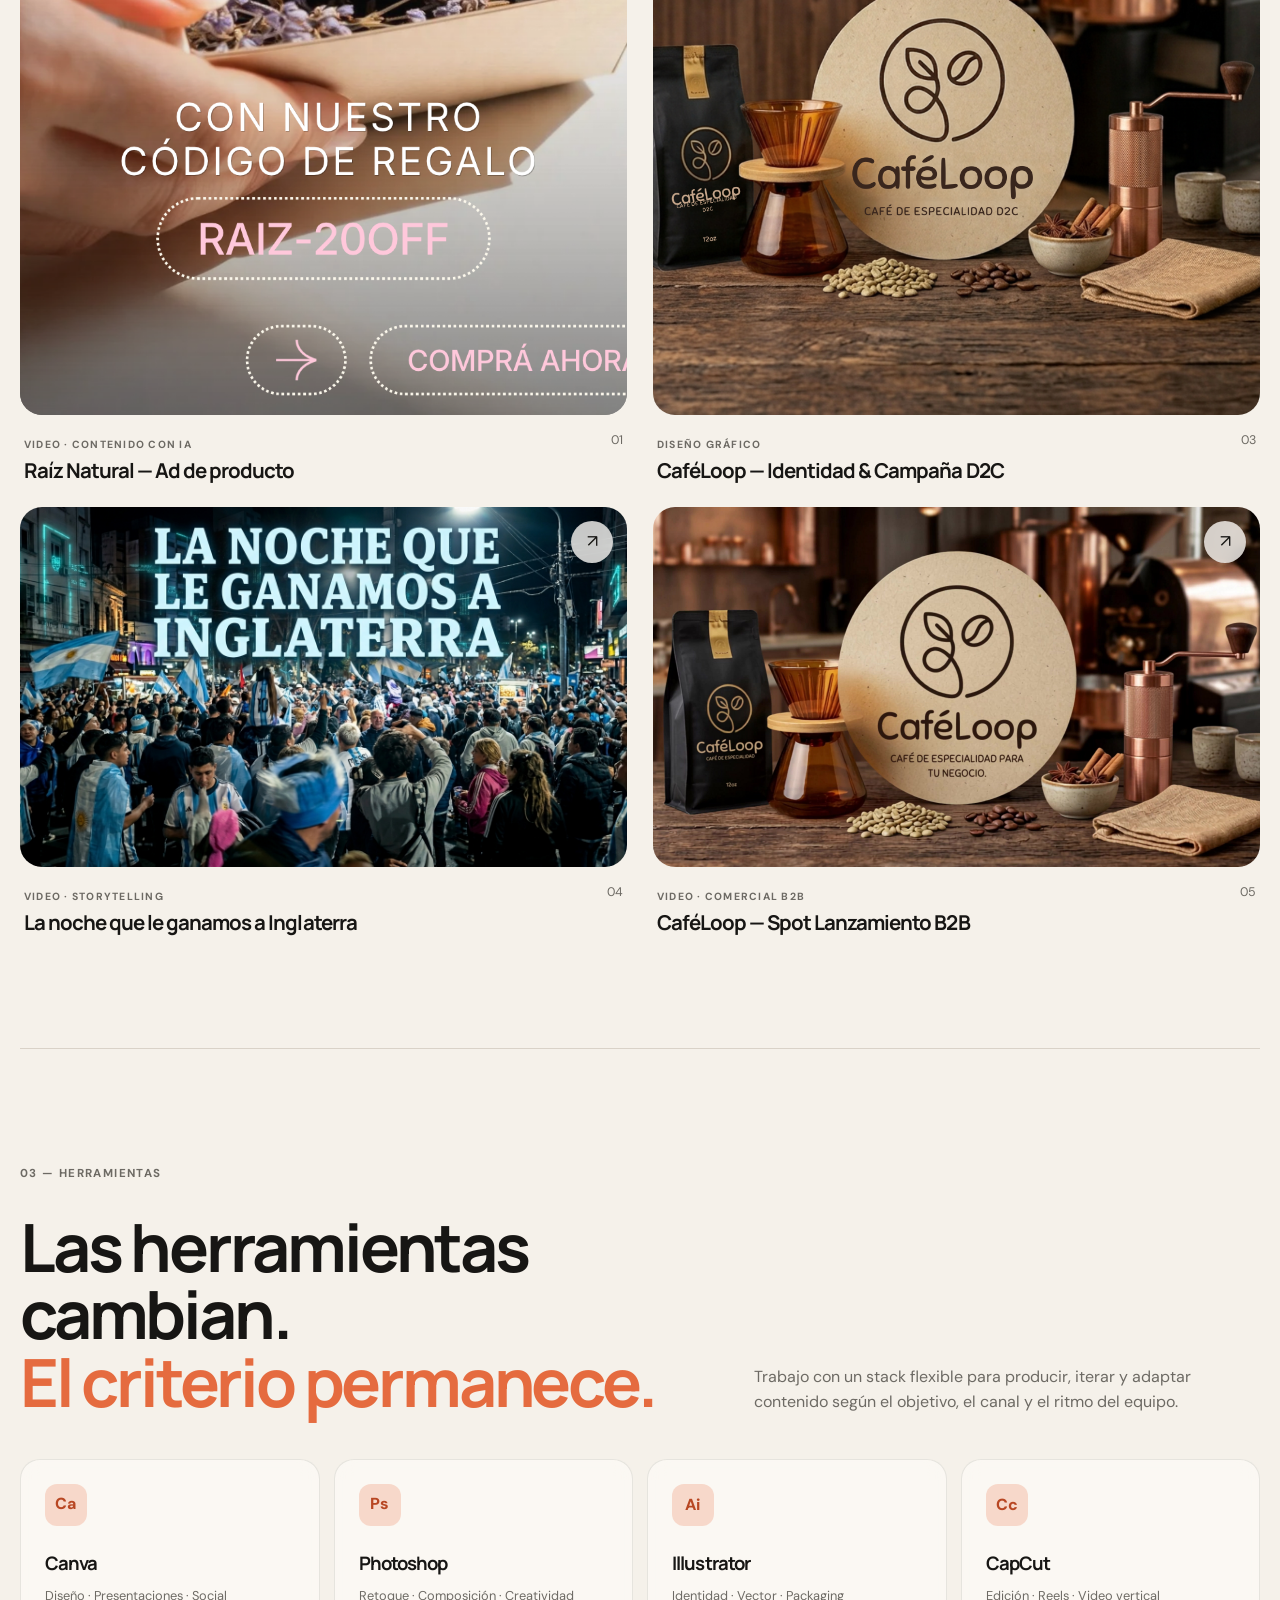
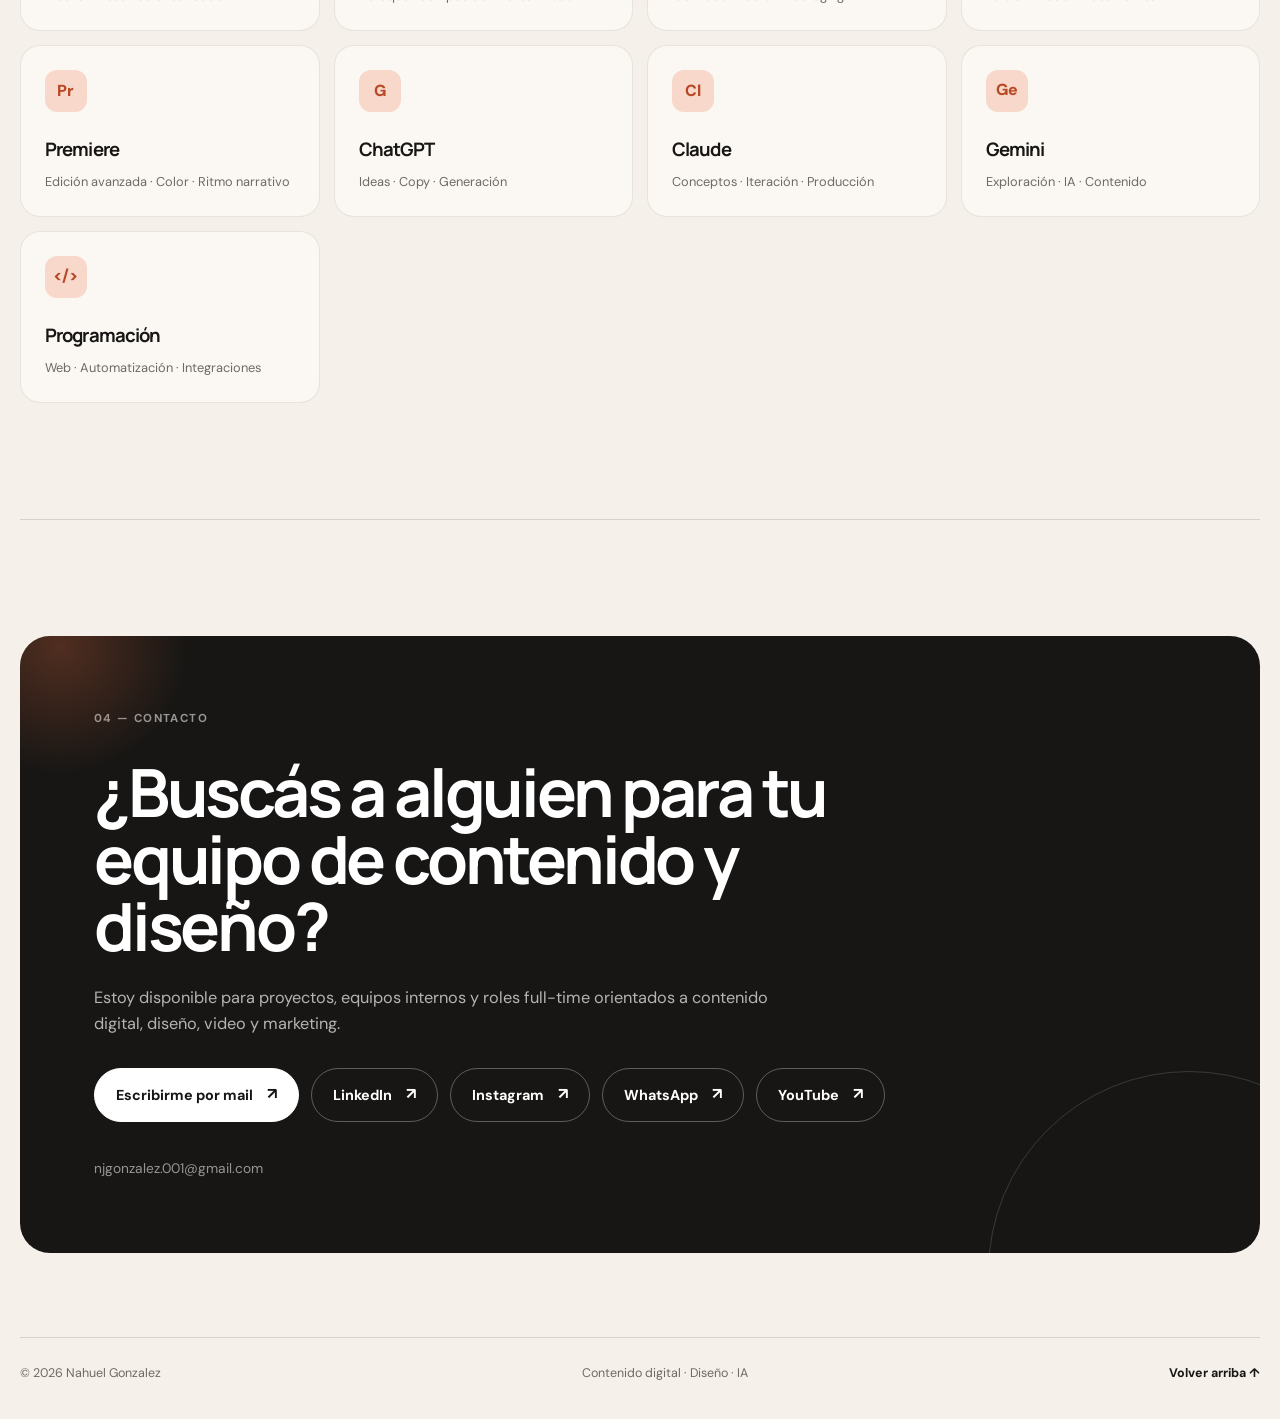
==== commit a348f648: "agrego Premiere y link a YouTube" ====
--- a/index.html
+++ b/index.html
@@ -95,7 +95,7 @@
             <p>Mi diferencial es poder moverme entre lo creativo y lo técnico: pensar una pieza, producirla, adaptarla a
               distintos formatos y entender las herramientas digitales que hacen posible escalar el trabajo.</p>
             <div class="skill-list" aria-label="Herramientas principales">
-              <span>Canva</span><span>Photoshop</span><span>Illustrator</span><span>CapCut</span><span>ChatGPT</span><span>Claude</span><span>Gemini</span><span>Programación</span>
+              <span>Canva</span><span>Photoshop</span><span>Illustrator</span><span>CapCut</span><span>Premiere</span><span>ChatGPT</span><span>Claude</span><span>Gemini</span><span>Programación</span>
             </div>
           </div>
         </div>
@@ -210,6 +210,10 @@
           <div class="tool-card reveal"><span class="tool-mark">Cc</span>
             <h3>CapCut</h3>
             <p>Edición · Reels · Video vertical</p>
+          </div>
+          <div class="tool-card reveal"><span class="tool-mark">Pr</span>
+            <h3>Premiere</h3>
+            <p>Edición avanzada · Color · Ritmo narrativo</p>
           </div>
           <div class="tool-card reveal"><span class="tool-mark">G</span>
             <h3>ChatGPT</h3>
@@ -244,6 +248,8 @@
               rel="noreferrer">Instagram <span>↗</span></a>
             <a class="btn btn-secondary" href="https://wa.me/5491155706204" target="_blank" rel="noreferrer">WhatsApp
               <span>↗</span></a>
+            <a class="btn btn-secondary" href="https://www.youtube.com/@NahuelGonzalezok" target="_blank"
+              rel="noreferrer">YouTube <span>↗</span></a>
           </div>
           <div class="contact-email">njgonzalez.001@gmail.com</div>
         </div>
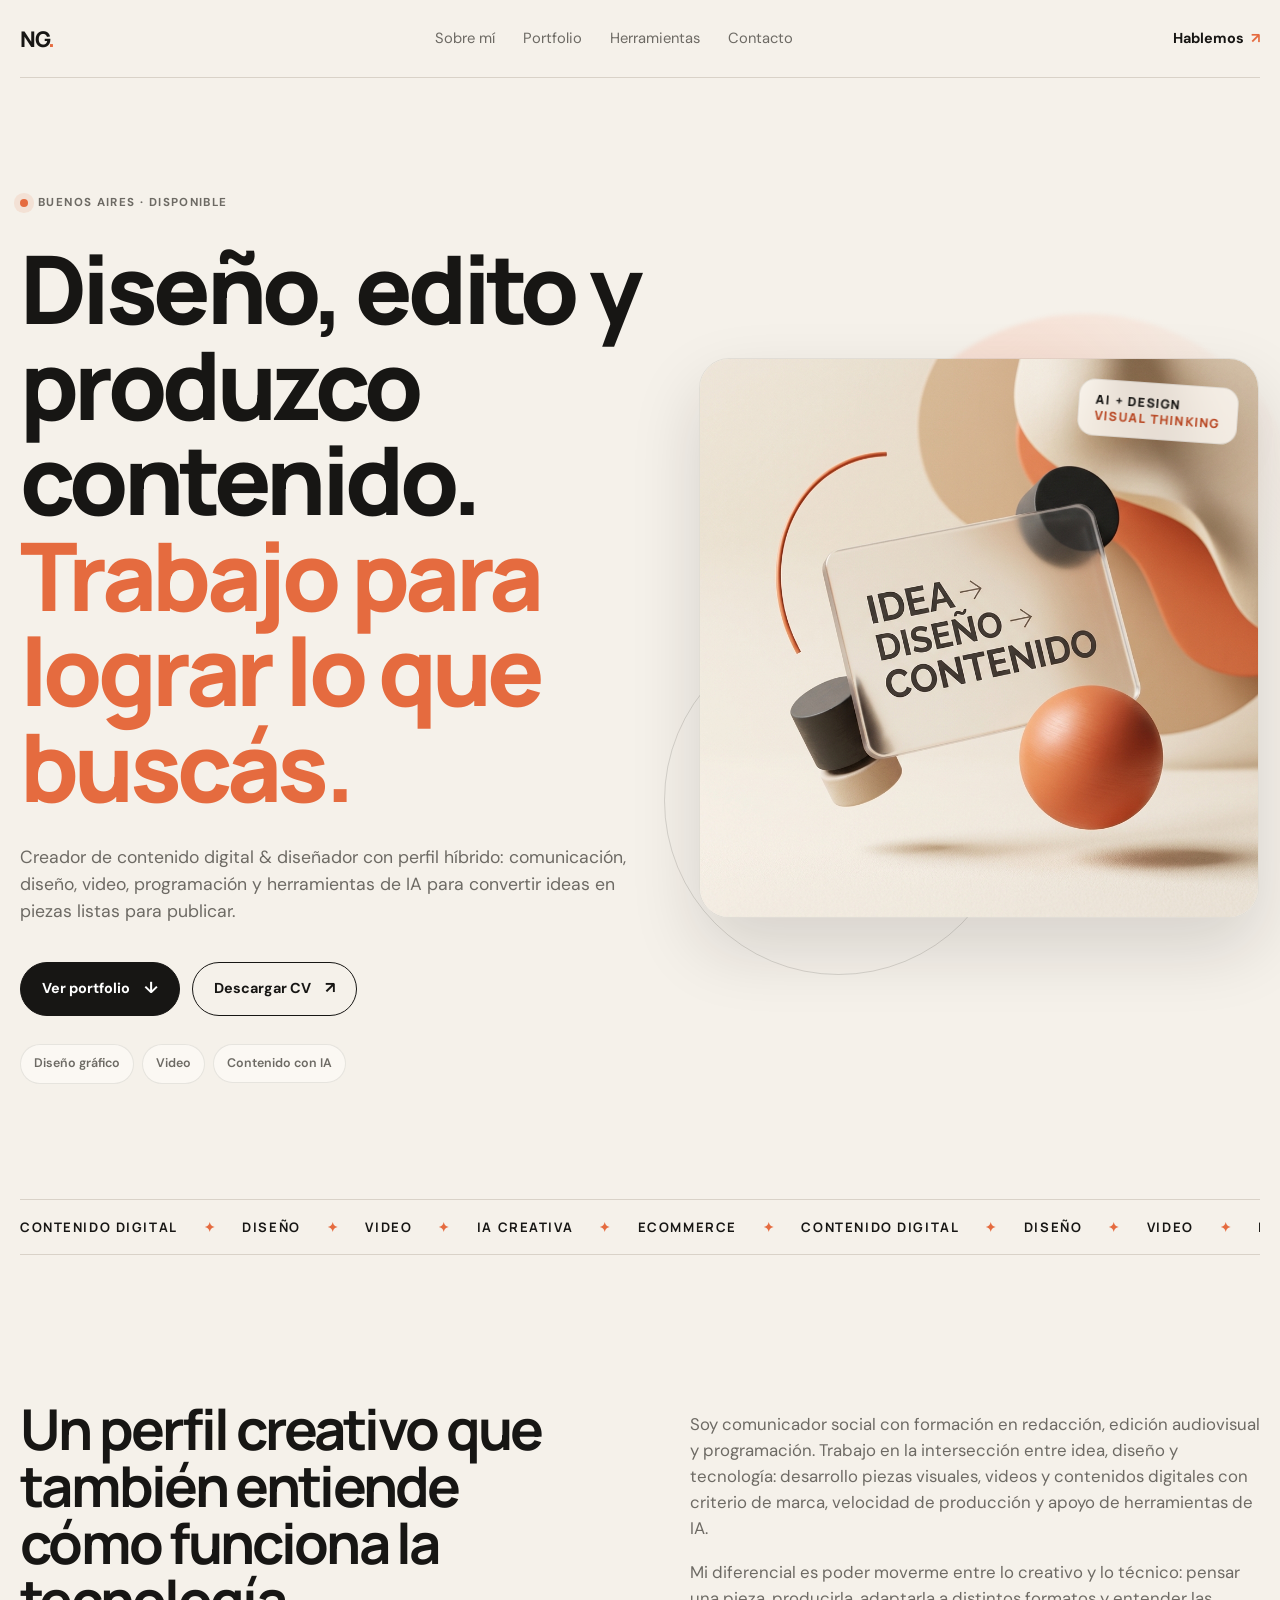
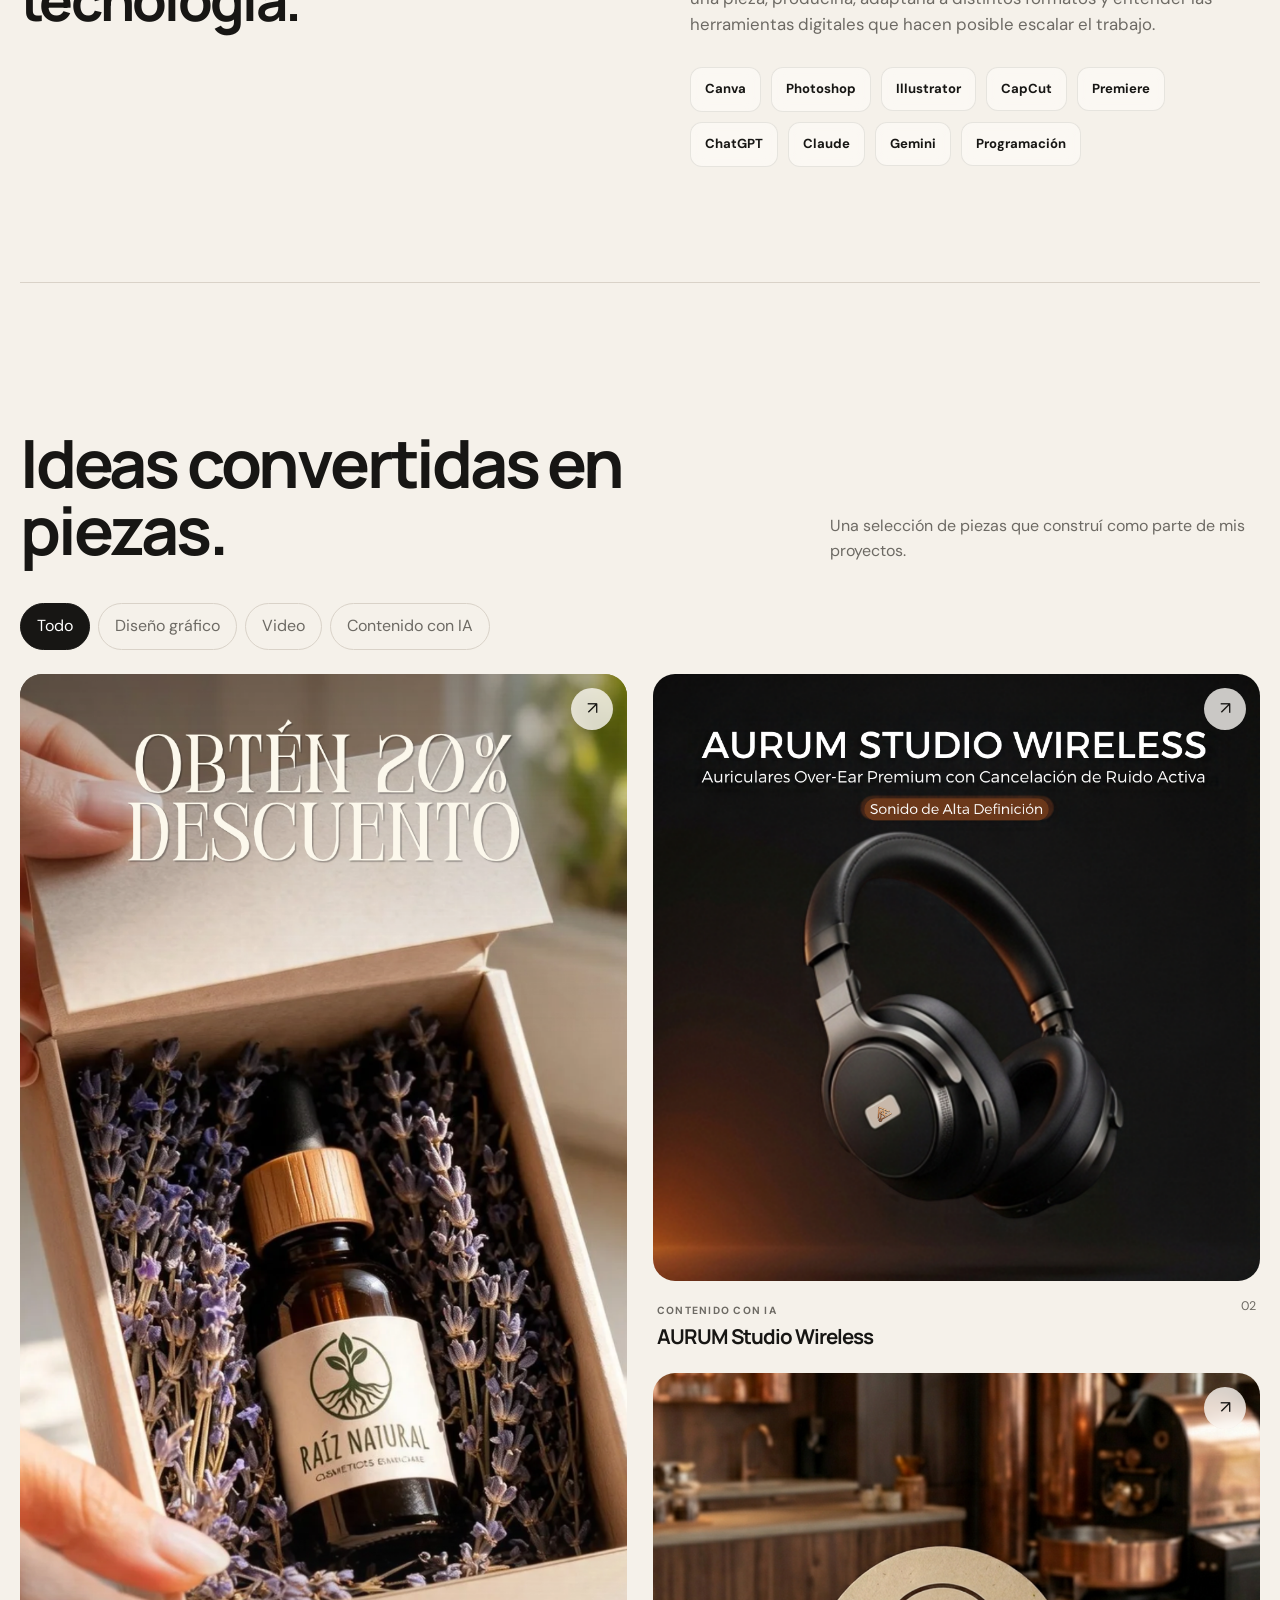
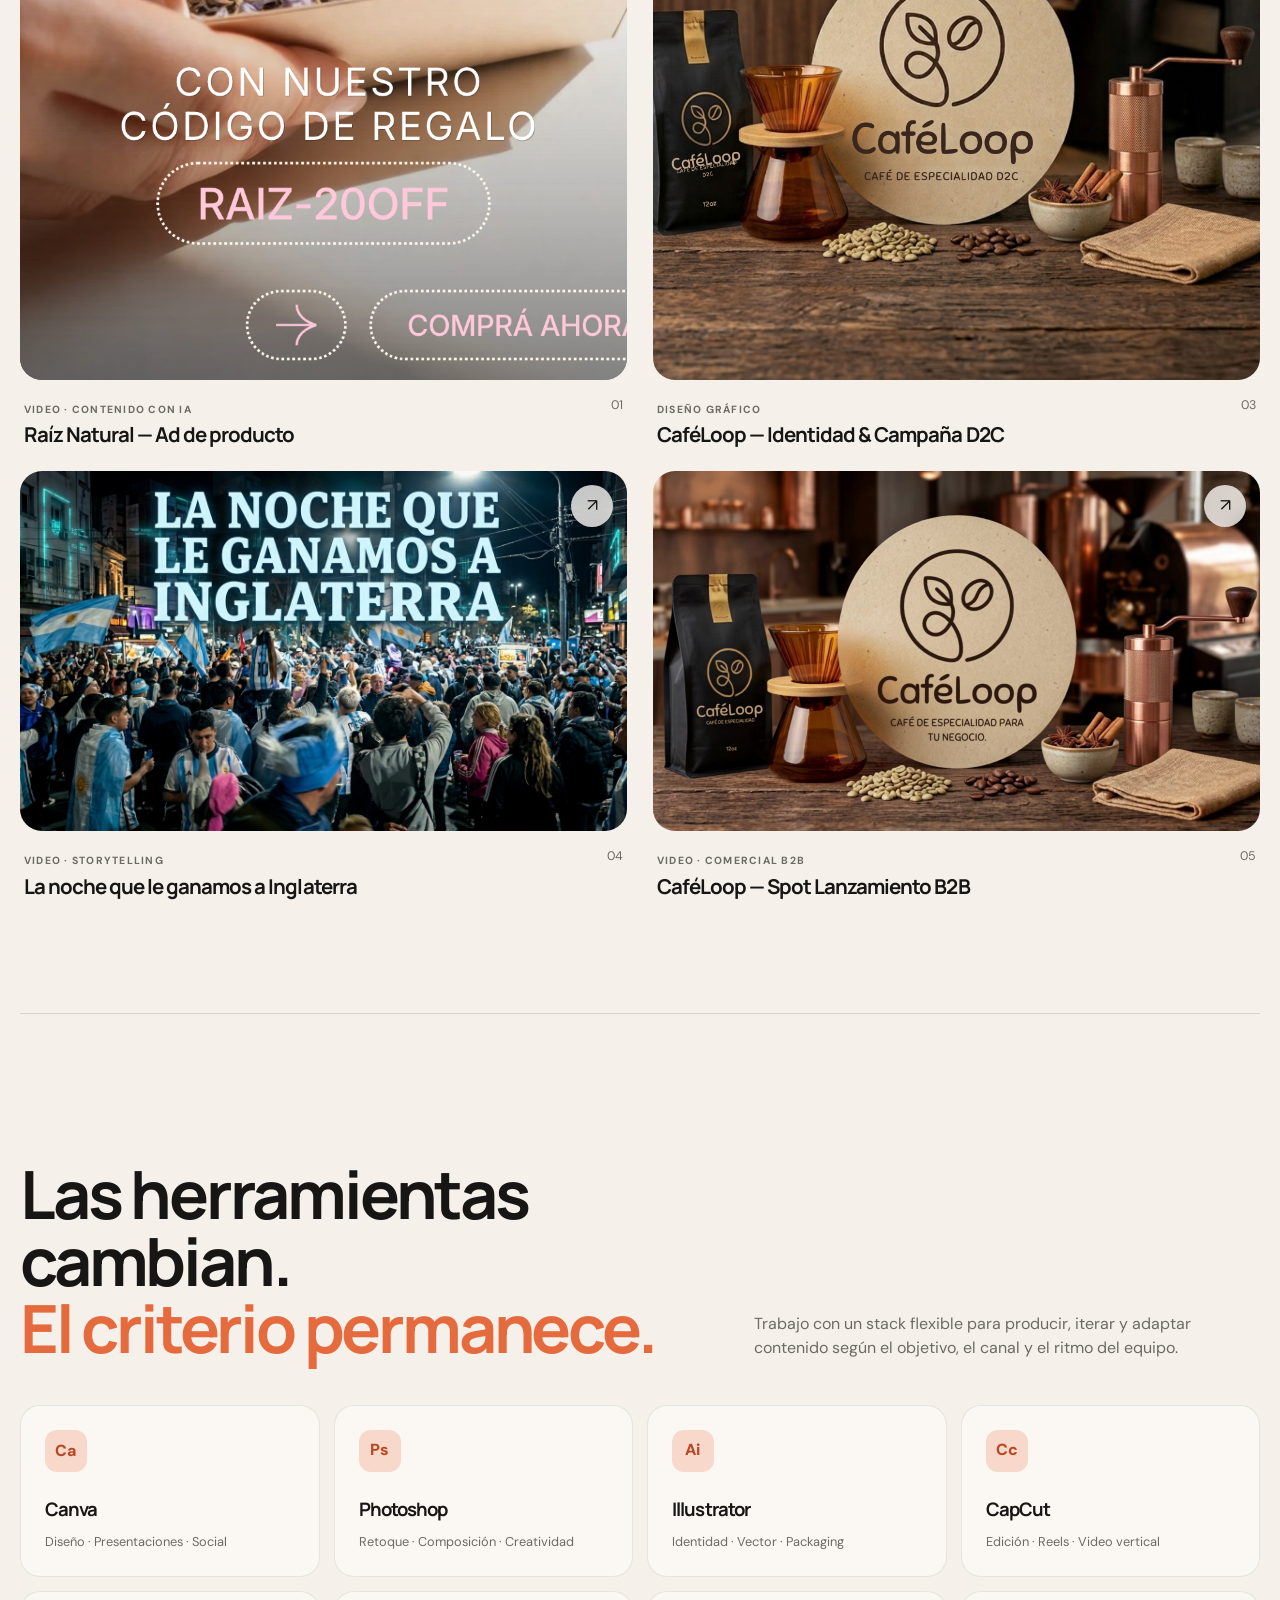
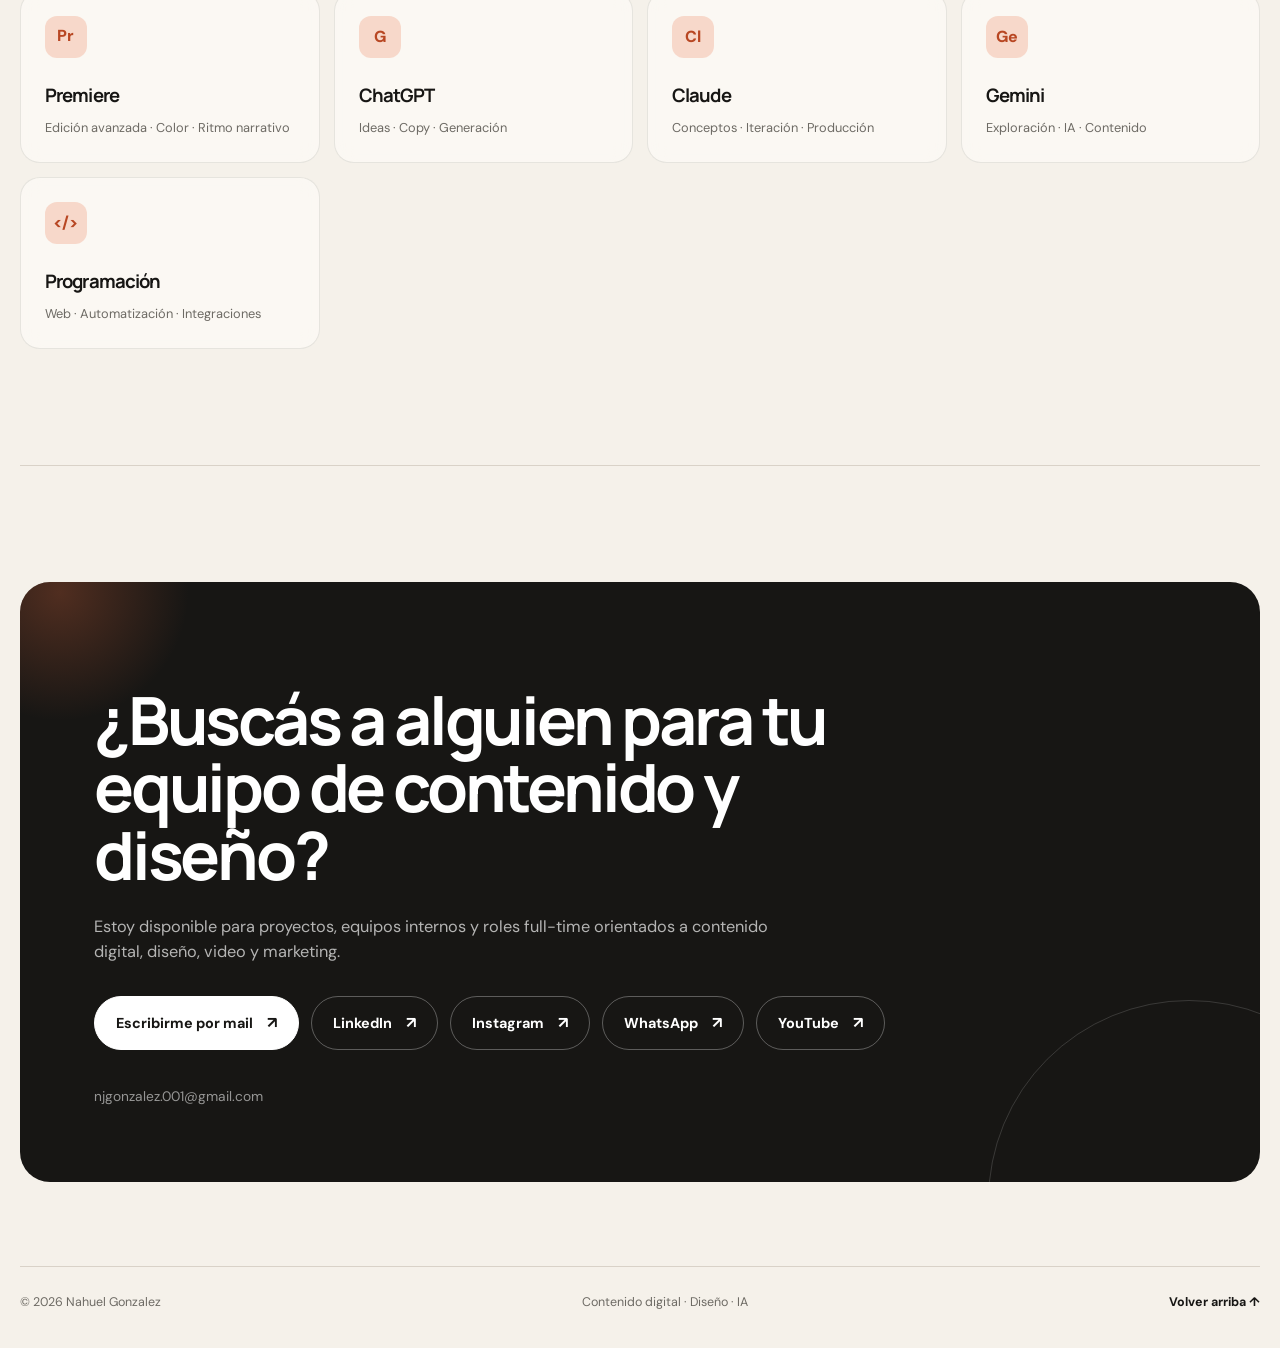
==== commit f2b022cc: "agrego Premiere y link a YouTube" ====
--- a/index.html
+++ b/index.html
@@ -83,7 +83,7 @@
       </section>
 
       <section class="section about" id="sobre-mi">
-        <div class="section-label reveal">01 — Sobre mí</div>
+        <div class="section-label reveal"></div>
         <div class="about-grid">
           <div class="about-intro reveal">
             <h2>Un perfil creativo que también entiende cómo funciona la tecnología.</h2>
@@ -104,7 +104,7 @@
       <section class="section portfolio" id="produccion">
         <div class="section-head reveal">
           <div>
-            <div class="section-label">02 — Producción destacada</div>
+            <div class="section-label"></div>
             <h2>Ideas convertidas en piezas.</h2>
           </div>
           <p>Una selección de piezas que construí como parte de mis proyectos.</p>
@@ -188,7 +188,7 @@
       </section>
 
       <section class="section tools" id="herramientas">
-        <div class="section-label reveal">03 — Herramientas</div>
+        <div class="section-label reveal"></div>
         <div class="tools-head reveal">
           <h2>Las herramientas cambian.<br><em>El criterio permanece.</em></h2>
           <p>Trabajo con un stack flexible para producir, iterar y adaptar contenido según el objetivo, el canal y el
@@ -236,7 +236,7 @@
 
       <section class="section contact" id="contacto">
         <div class="contact-panel reveal">
-          <div class="section-label">04 — Contacto</div>
+          <div class="section-label"></div>
           <h2>¿Buscás a alguien para tu equipo de contenido y diseño?</h2>
           <p>Estoy disponible para proyectos, equipos internos y roles full-time orientados a contenido digital, diseño,
             video y marketing.</p>
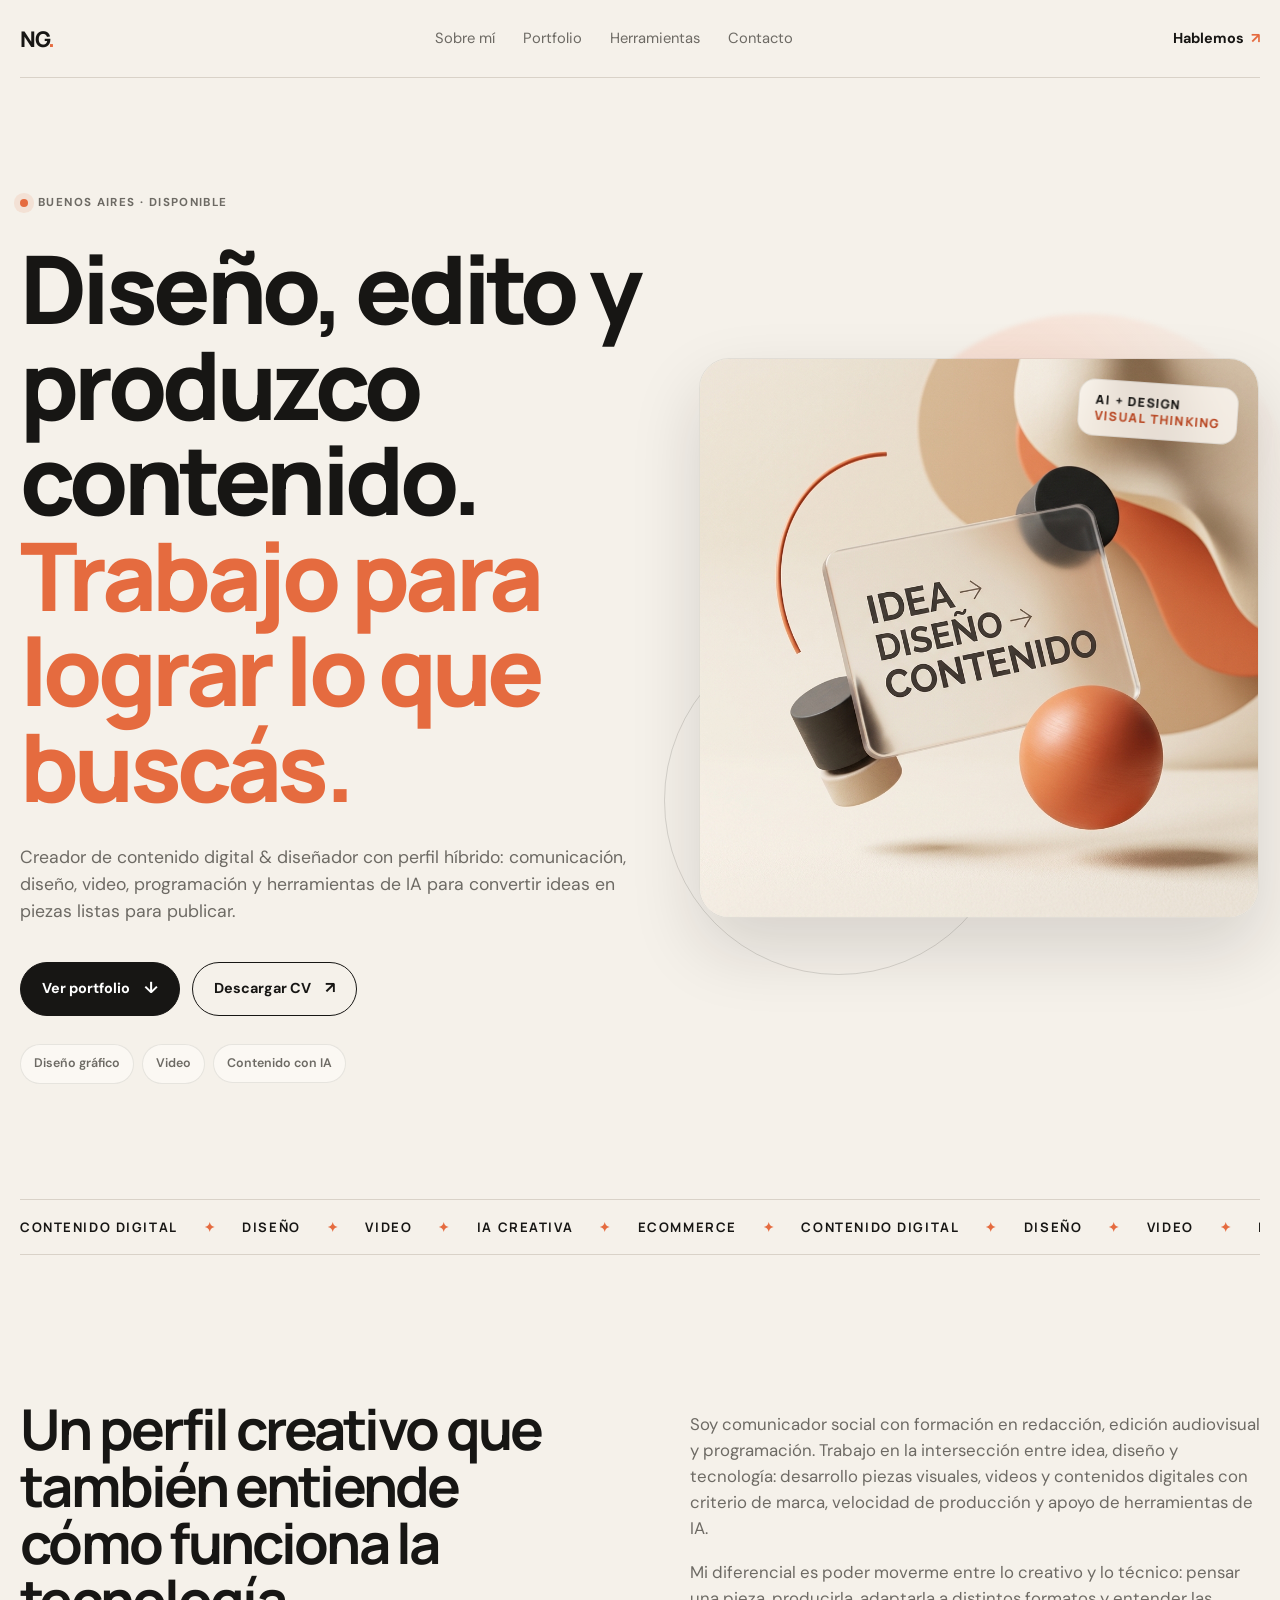
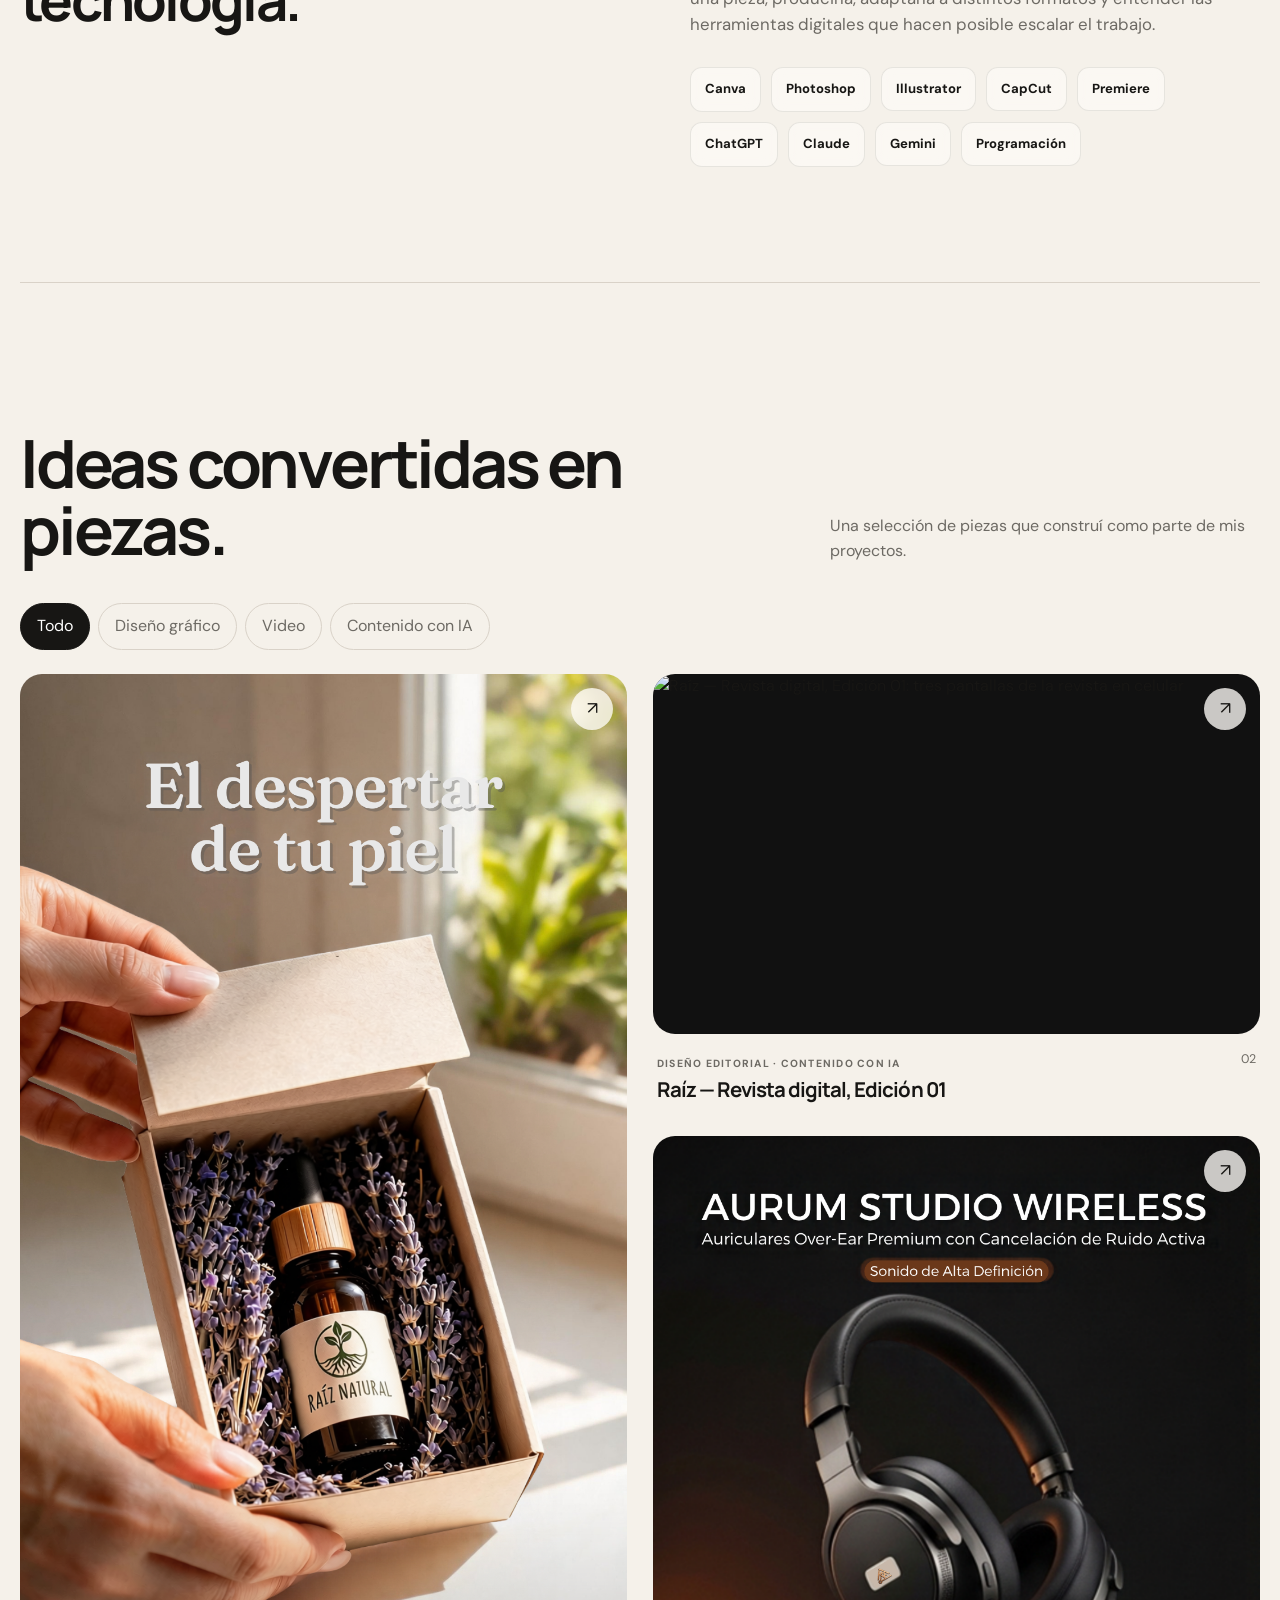
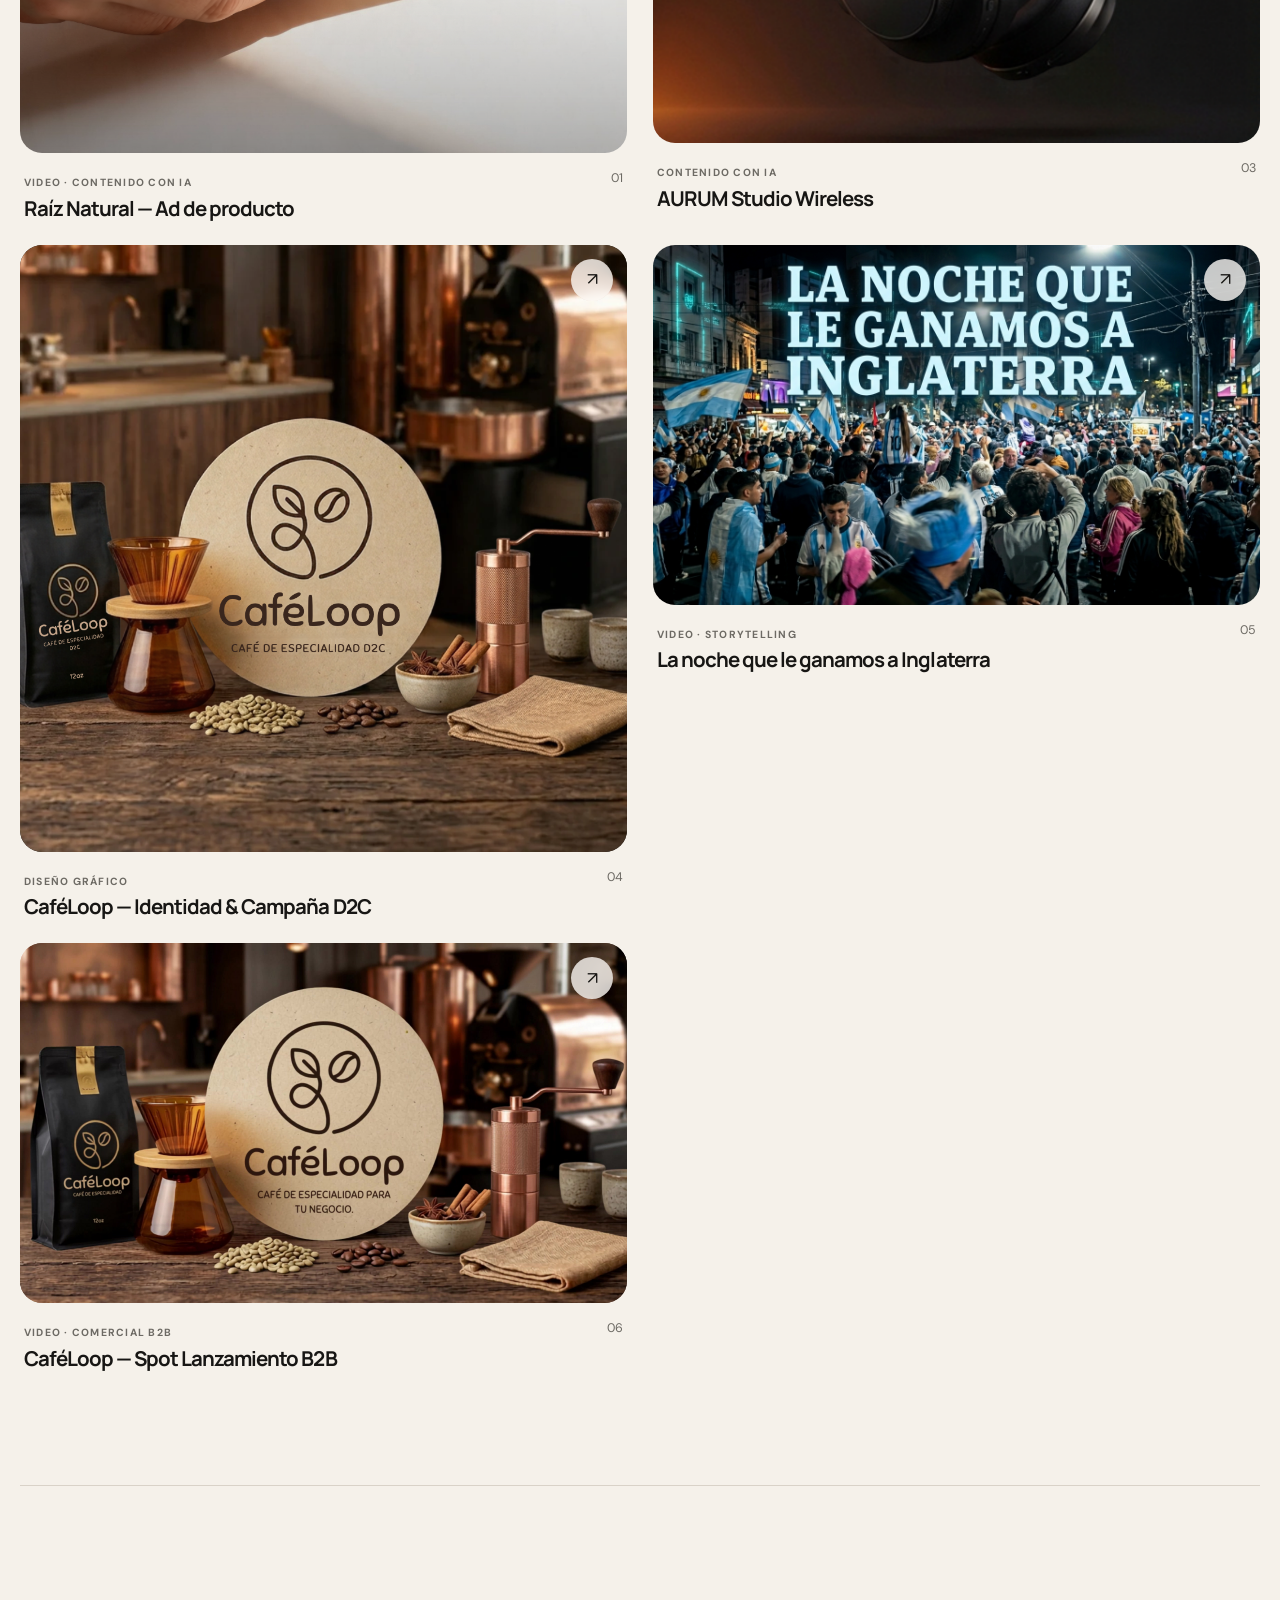
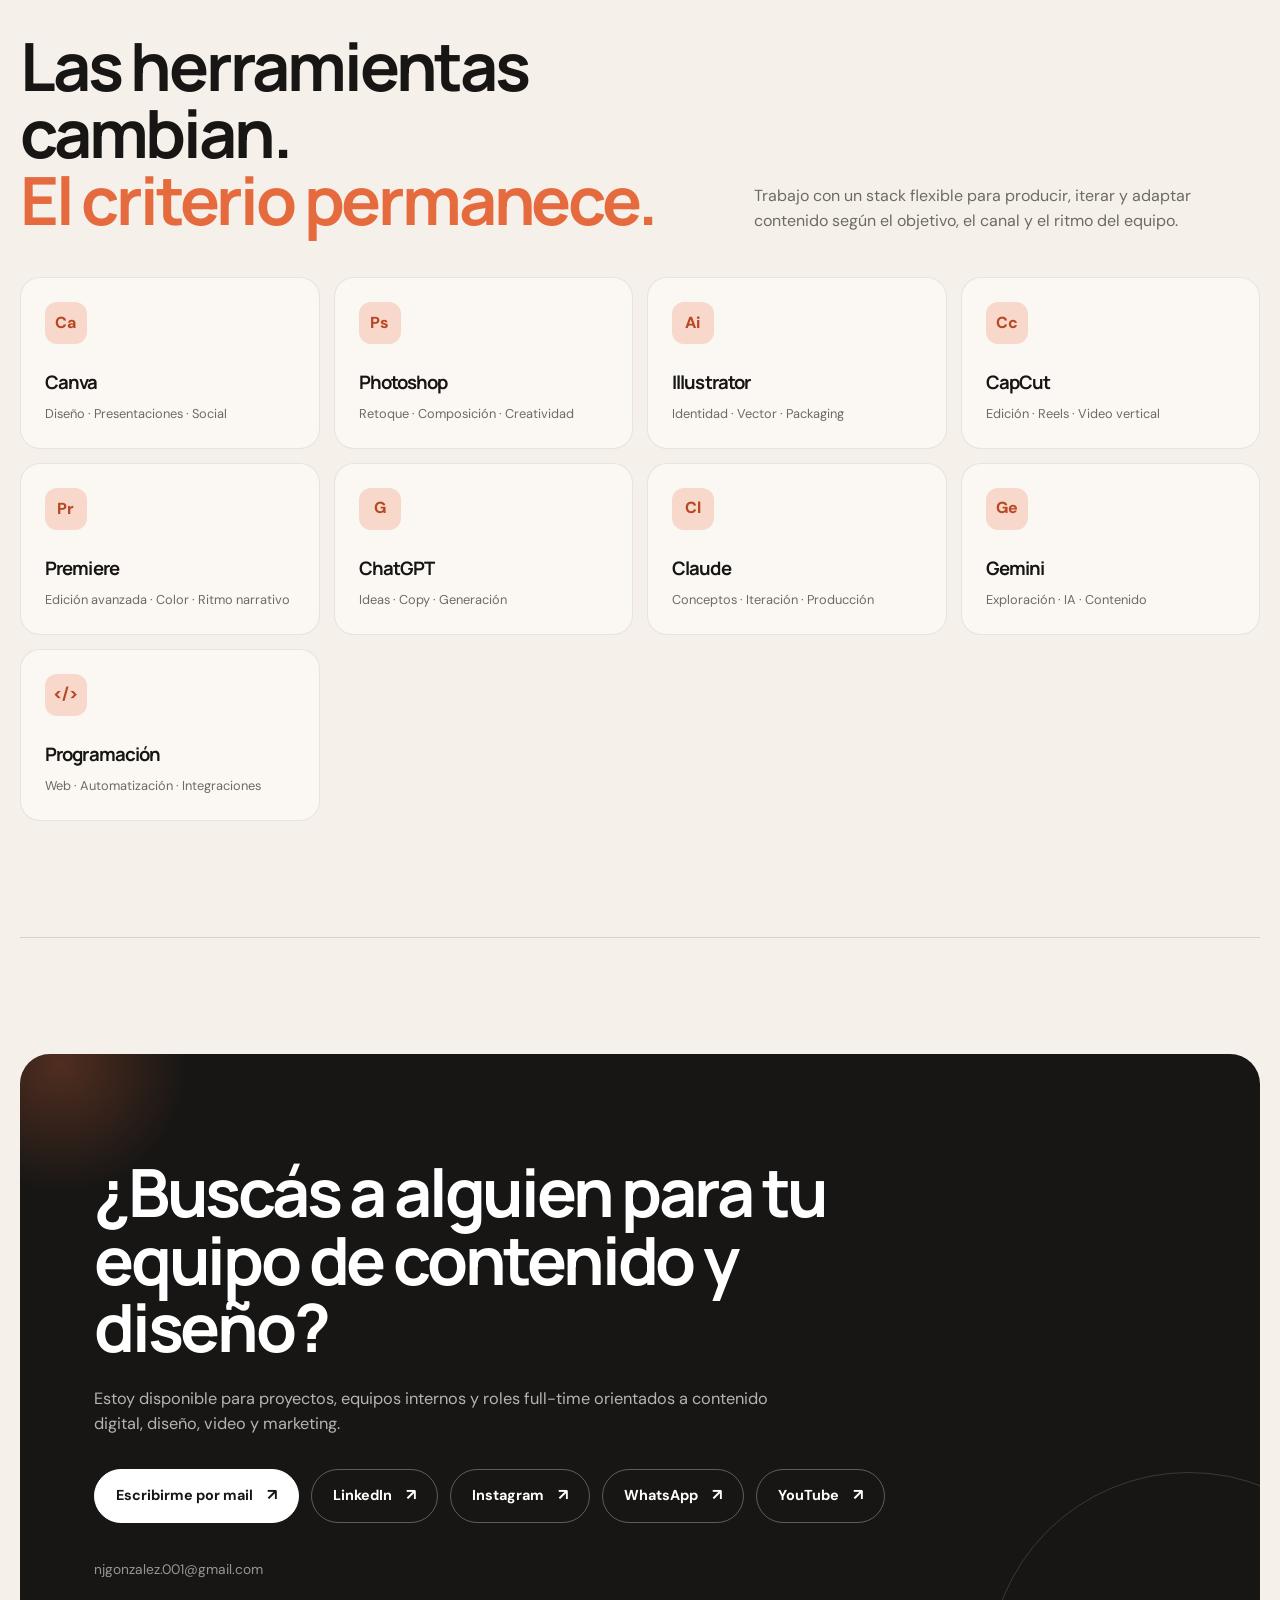
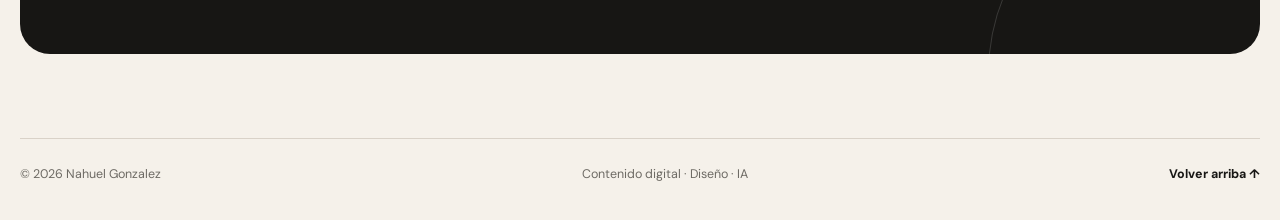
==== commit c58885d6: "agrego proyecto newsletter" ====
--- a/index.html
+++ b/index.html
@@ -131,6 +131,20 @@
             </div>
           </article>
 
+          <!-- NUEVA TARJETA: Revista digital Raíz (abre el visor en /revista-raiz/) -->
+          <article class="project-card reveal" data-category="diseno">
+            <a href="revista-raiz/" class="project-media" data-external target="_blank" rel="noopener">
+              <img src="revista-raiz/preview/raiz-tarjeta-portfolio.jpg"
+                alt="Raíz — Revista digital, Edición 01: tres pantallas de la revista en celular" loading="lazy">
+              <span class="project-arrow">↗</span>
+            </a>
+            <div class="project-info">
+              <div><span class="project-cat">Diseño editorial · Contenido con IA</span>
+                <h3>Raíz — Revista digital, Edición 01</h3>
+              </div><span class="project-num">02</span>
+            </div>
+          </article>
+
           <article class="project-card reveal" data-category="ia">
             <a href="#" class="project-media" data-case="aurum-studio">
               <img src="assets/images/produccion/aurum-studio/01-hero.png" alt="AURUM Studio Wireless — hero"
@@ -140,7 +154,7 @@
             <div class="project-info">
               <div><span class="project-cat">Contenido con IA</span>
                 <h3>AURUM Studio Wireless</h3>
-              </div><span class="project-num">02</span>
+              </div><span class="project-num">03</span>
             </div>
           </article>
 
@@ -153,7 +167,7 @@
             <div class="project-info">
               <div><span class="project-cat">Diseño gráfico</span>
                 <h3>CaféLoop — Identidad & Campaña D2C</h3>
-              </div><span class="project-num">03</span>
+              </div><span class="project-num">04</span>
             </div>
 
           </article>
@@ -167,7 +181,7 @@
             <div class="project-info">
               <div><span class="project-cat">Video · Storytelling</span>
                 <h3>La noche que le ganamos a Inglaterra</h3>
-              </div><span class="project-num">04</span>
+              </div><span class="project-num">05</span>
             </div>
           </article>
 
@@ -181,7 +195,7 @@
             <div class="project-info">
               <div><span class="project-cat">Video · Comercial B2B</span>
                 <h3>CaféLoop — Spot Lanzamiento B2B</h3>
-              </div><span class="project-num">05</span>
+              </div><span class="project-num">06</span>
             </div>
           </article>
         </div>
@@ -286,7 +300,17 @@
       </div>
     </div>
   </div>
+
+  <!-- Links externos de tarjetas (p. ej. la revista Raíz): evita que script.js los trate como modales.
+       Tiene que ir ANTES de script.js. -->
+  <script>
+    document.addEventListener('click', function (e) {
+      var link = e.target.closest && e.target.closest('a[data-external]');
+      if (!link) return;
+      e.stopImmediatePropagation();
+    }, true);
+  </script>
   <script src="script.js"></script>
 </body>
 
-</html>+</html>
